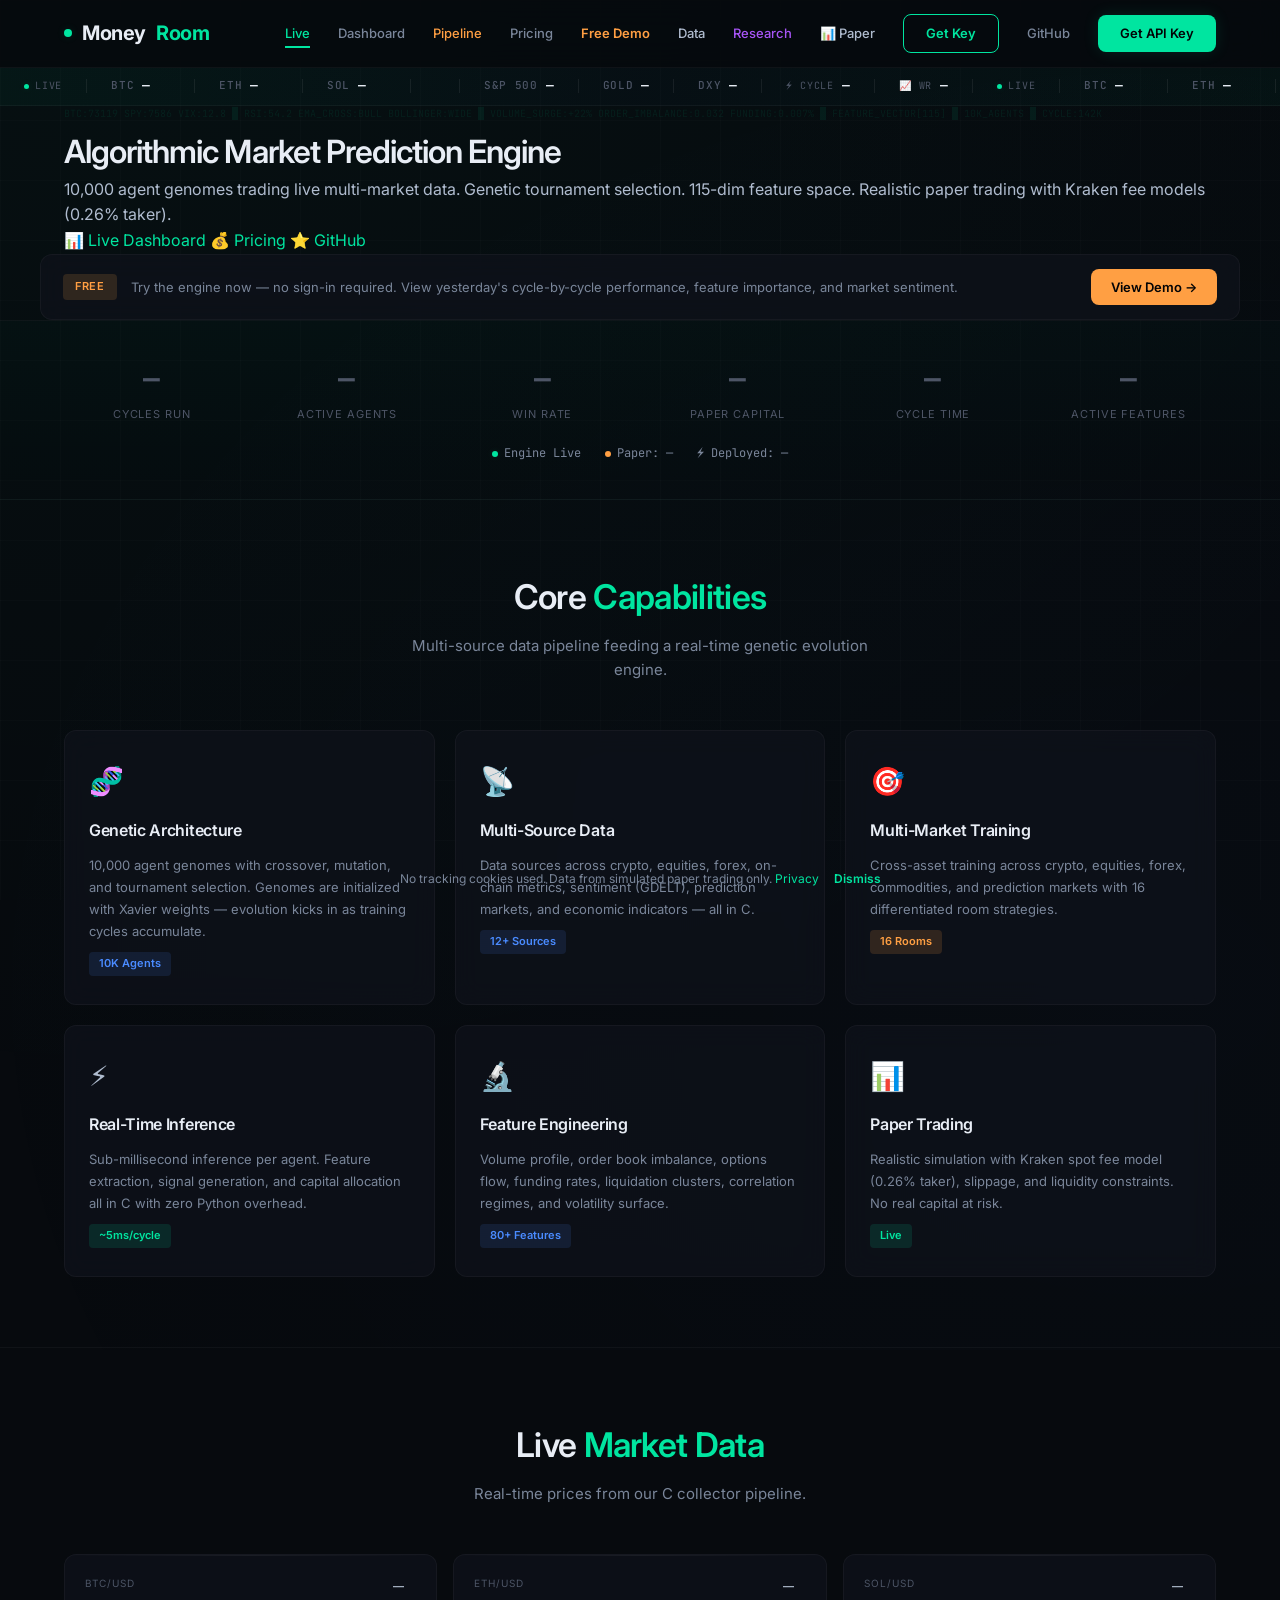
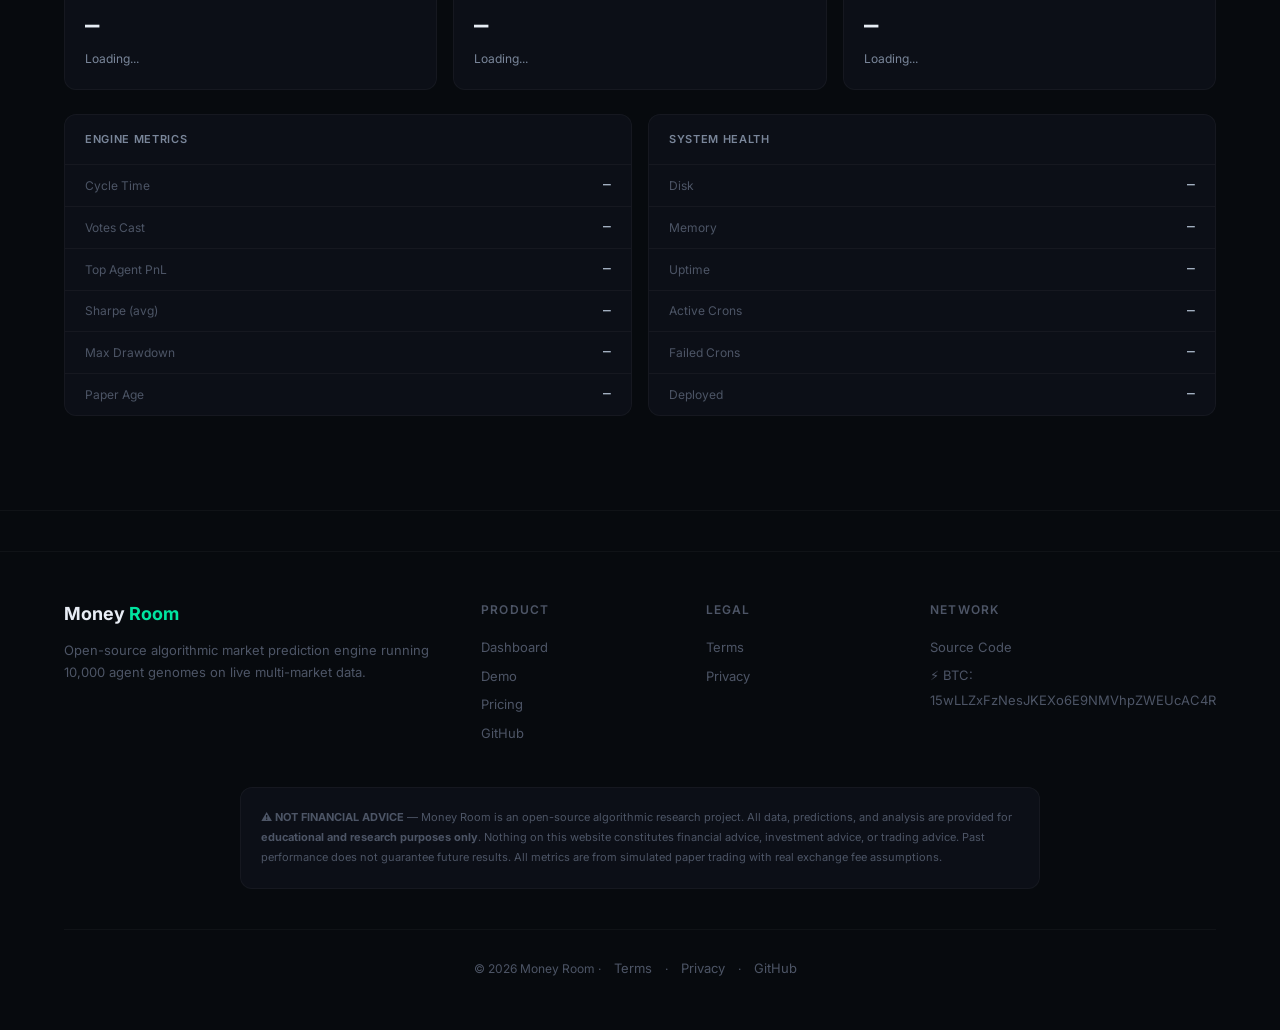
==== docs/index.html @ b144b91f "Website fix: 50/100 gaps closed — infrastructure, nav, content, CSS" ====
<!DOCTYPE html>
<html lang="en">
<head>
<meta charset="UTF-8">
<meta name="viewport" content="width=device-width, initial-scale=1.0">
<meta name="theme-color" content="#0a0a0f">
<meta name="apple-mobile-web-app-capable" content="yes">
<meta name="apple-mobile-web-app-status-bar-style" content="black-translucent">
<title>Money Room — Market Prediction Engine</title>
<meta name="description" content="Open-source algorithmic market prediction engine. 10,000 agent genomes, 200+ C collectors, 16 strategy rooms. Live paper trading on multi-market data.">
<meta property="og:title" content="Money Room — Market Prediction Engine">
<meta property="og:description" content="10,000-agent evolutionary trading engine. All C, zero Python. Live paper trading.">
<meta property="og:type" content="website">
<meta property="og:url" content="https://waefrebeorn.github.io/money-room/">
<meta name="twitter:card" content="summary_large_image">
<meta name="twitter:title" content="Money Room — Market Prediction Engine">
<meta name="twitter:description" content="10,000-agent evolutionary trading engine. All C, zero Python.">
<link rel="icon" type="image/svg+xml" href="favicon.svg">
<link rel="alternate icon" href="favicon.ico">
<link rel="preconnect" href="https://fonts.googleapis.com">
<link href="https://fonts.googleapis.com/css2?family=Inter:wght@300;400;500;600;700&family=JetBrains+Mono:wght@400;500;700&display=swap" rel="stylesheet">
<link rel="stylesheet" href="style.css">
</head>
<body>

<nav>
  <div class="container">
    <a href="." class="logo"><span class="dot"></span> Money <span>Room</span></a>
    <div class="nav-links" id="navLinks">
      <a href="." id="navLive" class="active">Live</a>
      <a href="live.html" id="navDashboard">Dashboard</a>
      <a href="dashboard.html" style="color:var(--orange);font-weight:500">Pipeline</a>
      <a href="pricing.html">Pricing</a>
      <a href="demos/" style="color:var(--orange);font-weight:600">Free&nbsp;Demo</a>
      <a href="data-sources.html" style="color:var(--green);font-weight:500">Data</a>
      <a href="research.html" style="color:var(--purple);font-weight:500">Research</a>
      <a href="paper.html" style="color:var(--green);font-weight:500">📊 Paper</a>
      <a href="register.html" id="navRegister" class="nav-cta" style="background:transparent;color:var(--accent);border:1px solid var(--accent);box-shadow:none">Get&nbsp;Key</a>
      <a href="https://github.com/waefrebeorn/money-room" target="_blank">GitHub</a>
      <a href="register.html" id="navAuth" class="nav-cta">Get API Key</a>
    </div>
  </div>
</nav>

<div class="live-banner" id="liveBanner">
  <div class="live-banner-inner">
    <div class="live-banner-item">
      <span class="live-banner-status"><span class="live-banner-dot"></span>LIVE</span>
    </div>
    <div class="live-banner-divider"></div>
    <div class="live-banner-item">
      <span class="live-banner-symbol">BTC</span>
      <span class="live-banner-price" id="tickerBtc"><span class="loading-pulse">—</span></span>
      <span class="live-banner-chg" id="tickerBtcChg"></span>
    </div>
    <div class="live-banner-divider"></div>
    <div class="live-banner-item">
      <span class="live-banner-symbol">ETH</span>
      <span class="live-banner-price" id="tickerEth">—</span>
      <span class="live-banner-chg" id="tickerEthChg"></span>
    </div>
    <div class="live-banner-divider"></div>
    <div class="live-banner-item">
      <span class="live-banner-symbol">SOL</span>
      <span class="live-banner-price" id="tickerSol">—</span>
      <span class="live-banner-chg" id="tickerSolChg"></span>
    </div>
    <div class="live-banner-divider"></div>
    <div class="live-banner-item">
      <span class="live-banner-status" id="tickerTime"></span>
    </div>
    <div class="live-banner-divider"></div>
    <div class="live-banner-item">
      <span class="live-banner-symbol">S&P 500</span>
      <span class="live-banner-price" id="tickerSp500">—</span>
    </div>
    <div class="live-banner-divider"></div>
    <div class="live-banner-item">
      <span class="live-banner-symbol">GOLD</span>
      <span class="live-banner-price" id="tickerGold">—</span>
    </div>
    <div class="live-banner-divider"></div>
    <div class="live-banner-item">
      <span class="live-banner-symbol">DXY</span>
      <span class="live-banner-price" id="tickerDxy">—</span>
    </div>
    <div class="live-banner-divider"></div>
    <div class="live-banner-item" id="tickerEngineStats">
      <span class="live-banner-status">⚡ CYCLE</span>
      <span class="live-banner-price" id="tickerCycle">—</span>
    </div>
    <div class="live-banner-divider"></div>
    <div class="live-banner-item">
      <span class="live-banner-status">📈 WR</span>
      <span class="live-banner-price" id="tickerWr">—</span>
    </div>
    <!-- Duplicate for seamless scroll loop -->
    <div class="live-banner-divider"></div>
    <div class="live-banner-item">
      <span class="live-banner-status"><span class="live-banner-dot"></span>LIVE</span>
    </div>
    <div class="live-banner-divider"></div>
    <div class="live-banner-item">
      <span class="live-banner-symbol">BTC</span>
      <span class="live-banner-price" id="tickerBtc2">—</span>
      <span class="live-banner-chg" id="tickerBtcChg2"></span>
    </div>
    <div class="live-banner-divider"></div>
    <div class="live-banner-item">
      <span class="live-banner-symbol">ETH</span>
      <span class="live-banner-price" id="tickerEth2">—</span>
      <span class="live-banner-chg" id="tickerEthChg2"></span>
    </div>
    <div class="live-banner-divider"></div>
    <div class="live-banner-item">
      <span class="live-banner-symbol">SOL</span>
      <span class="live-banner-price" id="tickerSol2">—</span>
      <span class="live-banner-chg" id="tickerSolChg2"></span>
    </div>
    <div class="live-banner-divider"></div>
    <div class="live-banner-item">
      <span class="live-banner-status" id="tickerTime2"></span>
    </div>
    <div class="live-banner-divider"></div>
    <div class="live-banner-item">
      <span class="live-banner-symbol">S&P 500</span>
      <span class="live-banner-price" id="tickerSp500b">—</span>
    </div>
    <div class="live-banner-divider"></div>
    <div class="live-banner-item">
      <span class="live-banner-symbol">GOLD</span>
      <span class="live-banner-price" id="tickerGoldb">—</span>
    </div>
    <div class="live-banner-divider"></div>
    <div class="live-banner-item" id="tickerEngineStats2">
      <span class="live-banner-status">⚡ CYCLE</span>
      <span class="live-banner-price" id="tickerCycle2">—</span>
    </div>
    <div class="live-banner-divider"></div>
    <div class="live-banner-item">
      <span class="live-label">price</span>
      <span class="live-value" id="priceDisplay">--</span>
    </div>
    <div class="live-banner-item">
      <span class="live-label">agents</span>
      <span class="live-value" id="agentCount">--</span>
    </div>
    <div class="live-banner-item">
      <span class="live-label">trades</span>
      <span class="live-value" id="tradeCount">--</span>
    </div>
    <div class="live-banner-item">
      <span class="live-label">win rate</span>
      <span class="live-value" id="winRateDisplay">--</span>
    </div>
    <div class="live-banner-item">
      <span class="live-label">capital</span>
      <span class="live-value" id="capitalDisplay">--</span>
    </div>
    <div class="live-banner-item">
      <span class="live-label">features</span>
      <span class="live-value" id="featureCount">--</span>
    </div>
    <div class="live-banner-item">
      <span class="live-label">cycle</span>
      <span class="live-value" id="cycleCount">--</span>
    </div>
    <div class="live-banner-item">
      <span class="live-label">sharpe</span>
      <span class="live-value" id="sharpeDisplay">--</span>
    </div>
    <div class="live-banner-item">
      <span class="live-label">collectors</span>
      <span class="live-value">68</span>
    </div>
    <div class="live-banner-item">
      <span class="live-label">regime</span>
      <span class="live-value" id="regimeDisplay">--</span>
    </div>
  </div>
</div>

<style>
.engine-stats {
  display: grid;
  grid-template-columns: repeat(auto-fit, minmax(140px, 1fr));
  gap: 0.75rem;
  margin: 1.5rem 0;
}
.engine-stat-card {
  background: rgba(15, 23, 42, 0.6);
  border: 1px solid #1e293b;
  border-radius: 8px;
  padding: 0.75rem;
  text-align: center;
}
.engine-stat-card .value {
  font-family: 'JetBrains Mono', monospace;
  font-size: 1.25rem;
  font-weight: 700;
}
.engine-stat-card .label {
  color: #94a3b8;
  font-size: 0.7rem;
  margin-top: 0.25rem;
}
.stat-agent { color: #22d3ee; }
.stat-trade { color: #34d399; }
.stat-capital { color: #fbbf24; }
.stat-wr { color: #a78bfa; }
.stat-cycle { color: #fb7185; }
.stat-features { color: #f59e0b; }
.stat-risk { color: #f97316; }
</style>

  <div class="container">
    <div class="hero-data-line" id="dataStream">BTC:73119 SPY:7586 VIX:12.8 █ RSI:54.2 EMA_CROSS:BULL BOLLINGER:WIDE █ VOLUME_SURGE:+22% ORDER_IMBALANCE:0.032 FUNDING:0.007% █ FEATURE_VECTOR[115] █ 10K_AGENTS █ CYCLE:142K</div>
    <h1>Algorithmic <span>Market Prediction</span> Engine</h1>
    <p class="subtitle">10,000 agent genomes trading live multi-market data. Genetic tournament selection. 115-dim feature space. Realistic paper trading with Kraken fee models (0.26% taker).</p>
    <div class="cta">
      <a href="live.html" class="primary" id="heroCta">📊 Live Dashboard</a>
      <a href="pricing.html" class="secondary">💰 Pricing</a>
      <a href="https://github.com/waefrebeorn/money-room" class="secondary" target="_blank">⭐ GitHub</a>
    </div>
  </div>
</section>

<div class="demo-callout" style="background:var(--bg-panel);border:1px solid var(--border-subtle);border-radius:12px;padding:14px 22px;margin:0 24px;display:flex;align-items:center;gap:14px;flex-wrap:wrap;font-size:13px;backdrop-filter:blur(12px);position:relative;z-index:1;max-width:1200px;margin-left:auto;margin-right:auto">
  <span style="background:rgba(255,159,67,0.15);color:var(--orange);padding:4px 12px;border-radius:4px;font-size:11px;font-weight:600;text-transform:uppercase;letter-spacing:0.06em">Free</span>
  <span style="color:var(--text-tertiary);flex:1">Try the engine now — no sign-in required. View yesterday's cycle-by-cycle performance, feature importance, and market sentiment.</span>
  <a href="demos/" style="padding:8px 20px;background:var(--orange);color:var(--bg-deep);border-radius:8px;font-weight:600;font-size:13px;text-decoration:none;transition:all 0.2s">View Demo →</a>
</div>

<section class="stats-bar" id="engineStats">
  <div class="container">
    <div class="grid" id="metricGrid">
      <div class="stat-block"><div class="metric-value loading" id="statCycles">—</div><div class="metric-label">Cycles Run</div></div>
      <div class="stat-block"><div class="metric-value loading" id="statAgents">—</div><div class="metric-label">Active Agents</div></div>
      <div class="stat-block"><div class="metric-value loading" id="statWinRate">—</div><div class="metric-label">Win Rate</div></div>
      <div class="stat-block"><div class="metric-value loading" id="statCapital">—</div><div class="metric-label">Paper Capital</div></div>
      <div class="stat-block"><div class="metric-value loading" id="statCycleTime">—</div><div class="metric-label">Cycle Time</div></div>
      <div class="stat-block"><div class="metric-value loading" id="statFeatures">—</div><div class="metric-label">Active Features</div></div>
    </div>
    <div class="live-row" id="healthRow">
      <span id="healthEngine"><span class="dot green"></span>Engine Live</span>
      <span id="healthPaper"><span class="dot orange"></span>Paper: —</span>
      <span id="healthDeploy">⚡ Deployed: —</span>
    </div>
  </div>
</section>

<section class="section">
  <div class="container">
    <div class="section-title">
      <h2>Core <span>Capabilities</span></h2>
      <p>Multi-source data pipeline feeding a real-time genetic evolution engine.</p>
    </div>
    <div class="card-grid">
      <div class="card animate-in"><span class="feature-icon">🧬</span><h3>Genetic Architecture</h3><p>10,000 agent genomes with crossover, mutation, and tournament selection. Genomes are initialized with Xavier weights — evolution kicks in as training cycles accumulate.</p><span class="badge blue">10K Agents</span></div>
      <div class="card animate-in"><span class="feature-icon">📡</span><h3>Multi-Source Data</h3><p>Data sources across crypto, equities, forex, on-chain metrics, sentiment (GDELT), prediction markets, and economic indicators — all in C.</p><span class="badge blue">12+ Sources</span></div>
      <div class="card animate-in"><span class="feature-icon">🎯</span><h3>Multi-Market Training</h3><p>Cross-asset training across crypto, equities, forex, commodities, and prediction markets with 16 differentiated room strategies.</p><span class="badge orange">16 Rooms</span></div>
      <div class="card animate-in"><span class="feature-icon">⚡</span><h3>Real-Time Inference</h3><p>Sub-millisecond inference per agent. Feature extraction, signal generation, and capital allocation all in C with zero Python overhead.</p><span class="badge green">~5ms/cycle</span></div>
      <div class="card animate-in"><span class="feature-icon">🔬</span><h3>Feature Engineering</h3><p>Volume profile, order book imbalance, options flow, funding rates, liquidation clusters, correlation regimes, and volatility surface.</p><span class="badge blue">80+ Features</span></div>
      <div class="card animate-in"><span class="feature-icon">📊</span><h3>Paper Trading</h3><p>Realistic simulation with Kraken spot fee model (0.26% taker), slippage, and liquidity constraints. No real capital at risk.</p><span class="badge green">Live</span></div>
    </div>
  </div>
</section>

<section class="section" style="border-top:1px solid var(--border-subtle);border-bottom:1px solid var(--border-subtle)">
  <div class="container">
    <div class="section-title">
      <h2>Live <span>Market Data</span></h2>
      <p>Real-time prices from our C collector pipeline.</p>
    </div>
    <div class="live-grid" id="marketGrid">
      <div class="live-card"><div class="top"><span class="label">BTC/USD</span><span class="status-badge" id="mktBtcBadge">—</span></div><div class="val" id="mktBtcPrice">—</div><div class="sub" id="mktBtcDetail">Loading...</div></div>
      <div class="live-card"><div class="top"><span class="label">ETH/USD</span><span class="status-badge" id="mktEthBadge">—</span></div><div class="val" id="mktEthPrice">—</div><div class="sub" id="mktEthDetail">Loading...</div></div>
      <div class="live-card"><div class="top"><span class="label">SOL/USD</span><span class="status-badge" id="mktSolBadge">—</span></div><div class="val" id="mktSolPrice">—</div><div class="sub" id="mktSolDetail">Loading...</div></div>
    </div>

    <div class="live-row-grid" style="margin-top:24px">
      <div class="live-table">
        <h3>Engine Metrics</h3>
        <table id="engineMetrics">
          <tr><td>Cycle Time</td><td id="emCycleTime">—</td></tr>
          <tr><td>Votes Cast</td><td id="emVotes">—</td></tr>
          <tr><td>Top Agent PnL</td><td id="emTopPnl">—</td></tr>
          <tr><td>Sharpe (avg)</td><td id="emSharpe">—</td></tr>
          <tr><td>Max Drawdown</td><td id="emDd">—</td></tr>
          <tr><td>Paper Age</td><td id="emPaperAge">—</td></tr>
        </table>
      </div>
      <div class="live-table">
        <h3>System Health</h3>
        <table id="sysHealth">
          <tr><td>Disk</td><td id="shDisk">—</td></tr>
          <tr><td>Memory</td><td id="shMem">—</td></tr>
          <tr><td>Uptime</td><td id="shUptime">—</td></tr>
          <tr><td>Active Crons</td><td id="shCrons">—</td></tr>
          <tr><td>Failed Crons</td><td id="shErrors">—</td></tr>
          <tr><td>Deployed</td><td id="shDeployed">—</td></tr>
        </table>
      </div>
    </div>
  </div>
</section>

<!-- Login Modal -->
<div class="modal-overlay" id="loginModal">
  <div class="modal">
    <h2>🔑 Sign In</h2>
    <p>Enter your API key to access the live dashboard. No account? <a href="register.html">Get a free trial</a>.</p>
    <input type="password" id="apiKeyInput" placeholder="Your API key (e.g. mr_...)" autocomplete="off">
    <div class="btn-row">
      <button class="btn-secondary" onclick="closeLogin()">Cancel</button>
      <button class="btn-primary" onclick="login()">Sign In</button>
    </div>
    <div class="status" id="loginStatus"></div>
  </div>
</div>

<footer class="footer">
  <div class="container">
    <div class="grid">
      <div class="brand"><div class="logo">Money <span>Room</span></div><p>Open-source algorithmic market prediction engine running 10,000 agent genomes on live multi-market data.</p></div>
      <div><h4>Product</h4><a href="live.html">Dashboard</a><br><a href="demos/">Demo</a><br><a href="pricing.html">Pricing</a><br><a href="https://github.com/waefrebeorn/money-room">GitHub</a></div>
      <div><h4>Legal</h4><a href="terms.html">Terms</a><br><a href="privacy.html">Privacy</a></div>
      <div><h4>Network</h4><a href="https://github.com/waefrebeorn/money-room">Source Code</a><br><span style="color:var(--text-quaternary);font-size:13px;">⚡ BTC: 15wLLZxFzNesJKEXo6E9NMVhpZWEUcAC4R</span></div>
    </div>
    <div class="disclaimer"><p><b>⚠️ NOT FINANCIAL ADVICE</b> — Money Room is an open-source algorithmic research project. All data, predictions, and analysis are provided for <b>educational and research purposes only</b>. Nothing on this website constitutes financial advice, investment advice, or trading advice. Past performance does not guarantee future results. All metrics are from simulated paper trading with real exchange fee assumptions.</p></div>
    <div class="bottom"><span>© 2026 Money Room</span> · <a href="terms.html">Terms</a> · <a href="privacy.html">Privacy</a> · <a href="https://github.com/waefrebeorn/money-room">GitHub</a></div>
  </div>
</footer>

<!-- Cookie notice -->
<div id="cookieNotice" style="display:none;position:fixed;bottom:0;left:0;right:0;background:var(--surface);border-top:1px solid var(--border);padding:12px 20px;z-index:9999;font-size:12px;color:var(--text-tertiary);text-align:center">No tracking cookies used. Data from simulated paper trading only. <a href="privacy.html" style="color:var(--accent)">Privacy</a> <span onclick="this.parentElement.style.display='none'" style="cursor:pointer;color:var(--accent);margin-left:12px;font-weight:600">Dismiss</span></div>
<script>
if(!localStorage.getItem('cookieDismissed')){document.getElementById('cookieNotice').style.display='block';}
</script>
<script>
/* ═══════════════════════════════════════════
 * Money Room — Client Engine
 * ═══════════════════════════════════════════ */

function fmt(n,d) { if(n===undefined||n===null)return'—';if(typeof n==='string')n=parseFloat(n);if(isNaN(n))return'—';return n.toLocaleString(undefined,{minimumFractionDigits:d||0,maximumFractionDigits:d||2}); }
function pct(n) { if(n===undefined||n===null)return'—';n=typeof n==='string'?parseFloat(n):n;return (n*100).toFixed(1)+'%'; }
function ago(ts) { var d=Math.floor(Date.now()/1000-ts);if(d<60)return d+'s';if(d<3600)return Math.floor(d/60)+'m';return Math.floor(d/3600)+'h'; }
function $(id){return document.getElementById(id);}
function setEl(id,v){var e=$(id);if(e)e.textContent=v;}
var BASE_URL = window.location.pathname.startsWith('/money-room') ? '/money-room' : '';
function fetchData(path){ return fetch(BASE_URL+'/'+path,{cache:'no-store'}); }

/* ── Auth ── */
function getApiKey(){return localStorage.getItem('mr_api_key');}
function setApiKey(k,t,e){localStorage.setItem('mr_api_key',k);if(t)localStorage.setItem('mr_tier',t);if(e)localStorage.setItem('mr_expires',e);}
function getTier(){return localStorage.getItem('mr_tier')||'user';}
function clearApiKey(){localStorage.removeItem('mr_api_key');localStorage.removeItem('mr_tier');localStorage.removeItem('mr_expires');updateNav();}
function isLoggedIn(){return!!getApiKey();}
function openLogin(){$('loginModal').classList.add('active');$('apiKeyInput').value='';$('loginStatus').textContent='';$('apiKeyInput').focus();}
function closeLogin(){$('loginModal').classList.remove('active');}

/* Check if a hash matches any key in .auth.json (supports old string[] and new object[] format) */
function checkKeyInAuth(ad, hash) {
    if (!ad.keys || !Array.isArray(ad.keys)) return null;
    for (var i = 0; i < ad.keys.length; i++) {
        var entry = ad.keys[i];
        if (typeof entry === 'string') {
            if (entry === hash) return {tier: 'premium', expires: null};
        } else if (typeof entry === 'object' && entry.hash === hash) {
            /* Check expiration */
            if (entry.expires && entry.expires < Math.floor(Date.now()/1000)) {
                return {tier: 'expired', expires: entry.expires};
            }
            return {tier: entry.tier || 'user', expires: entry.expires || null};
        }
    }
    return null;
}

function login(){
  var k=$('apiKeyInput').value.trim();
  if(!k){$('loginStatus').textContent='Enter an API key.';$('loginStatus').className='status error';return;}
  $('loginStatus').textContent='Validating...';$('loginStatus').className='status';
  var hash = btoa(k);
  
  /* Try local C server first */
  fetch(BASE_URL+'/.auth?key='+encodeURIComponent(k),{cache:'no-store'})
    .then(function(r){
      if(r.ok){ r.json().then(function(j){setApiKey(k,j.tier||'user',null);closeLogin();updateNav();window.location.href='live.html';}); }
      else {
        /* Fallback to client-side auth.json check */
        fetch(BASE_URL+'/.auth.json',{cache:'no-store'}).then(function(ar){
          if(!ar.ok)throw Error();
          ar.json().then(function(ad){
            var info = checkKeyInAuth(ad, hash);
            if (info && info.tier !== 'expired') {
              setApiKey(k, info.tier, info.expires);
              closeLogin(); updateNav();
              window.location.href='live.html';
            } else if (info && info.tier === 'expired') {
              $('loginStatus').textContent='⚠️ Key expired. Get a new free trial on the register page.';
              $('loginStatus').className='status error';
            } else {
              $('loginStatus').textContent='Invalid key. Try again or get a free trial.';
              $('loginStatus').className='status error';
            }
          });
        }).catch(function(){ $('loginStatus').textContent='Auth unavailable.';$('loginStatus').className='status error'; });
      }
    })
    .catch(function(){
      /* Offline fallback */
      fetch(BASE_URL+'/.auth.json',{cache:'no-store'}).then(function(ar){
        if(!ar.ok)throw Error();
        ar.json().then(function(ad){
          var info = checkKeyInAuth(ad, hash);
          if (info && info.tier !== 'expired') {
            setApiKey(k, info.tier, info.expires);
            closeLogin(); updateNav();
            window.location.href='live.html';
          } else {
            $('loginStatus').textContent='Invalid key.';
            $('loginStatus').className='status error';
          }
        });
      }).catch(function(){ setApiKey(k,'local');closeLogin();updateNav();$('loginStatus').textContent='Offline — local access only';$('loginStatus').className='status';setTimeout(function(){window.location.href='live.html';},500); });
    });
}
function logout(){clearApiKey();updateNav();$('navDashboard').style.display='none';}

function updateNav(){
  var loggedIn=isLoggedIn();
  $('navAuth').textContent=loggedIn?'Sign Out':'Sign In';
  $('navAuth').href=loggedIn?'#':'#';
  $('navAuth').onclick=loggedIn?function(e){e.preventDefault();logout();}:function(e){e.preventDefault();openLogin();};
  $('navDashboard').style.display=loggedIn?'inline':'none';
  $('heroCta').href=loggedIn?'live.html':'#';
  $('heroCta').onclick=loggedIn?null:function(e){e.preventDefault();openLogin();};
}

/* ── Ticker (CoinGecko + Engine) ── */
function updateTickerDuplicates(){
  // Sync duplicate ticker items for seamless scroll
  ['Btc','Eth','Sol'].forEach(function(s){
    var p=$('ticker'+s); var p2=$('ticker'+s+'2');
    if(p&&p2&&p.textContent&&p2.textContent==='—')p2.textContent=p.textContent;
    var c=$('ticker'+s+'Chg'); var c2=$('ticker'+s+'Chg2');
    if(c&&c2){c2.textContent=c.textContent;c2.className=c.className;}
  });
  ['Time','Cycle','Wr'].forEach(function(s){
    var p=$('ticker'+s); var p2=$('ticker'+s+'2');
    if(p&&p2)p2.textContent=p.textContent;
  });
}

async function loadTicker() {
  try {
    var s = await fetchData("data/stats.json");
    if (s && s.capital) setEl("capitalDisplay", "$" + Math.round(s.capital).toLocaleString());
    if (s && s.cycle) setEl("cycleCount", s.cycle.toLocaleString());
    if (s && s.agents) setEl("agentCount", s.agents.toLocaleString());
    if (s && s.trades) setEl("tradeCount", s.trades.toLocaleString());
  } catch(e) { showError("capitalDisplay"); }

  // Original ticker loading follows
  try {
  fetch('https://api.coingecko.com/api/v3/simple/price?ids=bitcoin,ethereum,solana&vs_currencies=usd&include_24hr_change=true',{cache:'no-store'})
    .then(function(r){return r.ok?r.json():Promise.reject();})
    .then(function(d){
      [['bitcoin','Btc'],['ethereum','Eth'],['solana','Sol']].forEach(function(pair){
        var id=pair[0],s=pair[1],c=d[id];if(!c)return;
        setEl('ticker'+s,'$'+fmt(c.usd,0));
        if(c.usd_24h_change!==undefined){
          var ch=c.usd_24h_change;
          setEl('ticker'+s+'Chg',(ch>=0?'+':'')+ch.toFixed(1)+'%');
          var ce=$('ticker'+s+'Chg');if(ce)ce.className='live-banner-chg '+(ch>=0?'up':'down');
        }
      });
      setEl('tickerTime',new Date().toLocaleTimeString());
      updateTickerDuplicates();
    }).catch(function(){});
}

/* ── Market Prices ── */
function loadMarketPrices(){
  fetch('https://api.coingecko.com/api/v3/simple/price?ids=bitcoin,ethereum,solana&vs_currencies=usd&include_24hr_vol=true&include_24hr_change=true',{cache:'no-store'})
    .then(function(r){return r.ok?r.json():Promise.reject();})
    .then(function(d){
      function setMkt(id,pEl,vEl,bEl){
        var c=d[id];if(!c)return;
        if(pEl)pEl.textContent='$'+fmt(c.usd,0);
        if(vEl&&c.usd_24h_vol)vEl.textContent='Vol: $'+fmt(c.usd_24h_vol,0);
        if(bEl&&c.usd_24h_change!==undefined){
          var ch=c.usd_24h_change;
          bEl.textContent=(ch>=0?'+':'')+ch.toFixed(1)+'%';
          bEl.className='status-badge '+(ch>=0?'bullish':'bearish');
        }
      }
      setMkt('bitcoin',$('mktBtcPrice'),$('mktBtcDetail'),$('mktBtcBadge'));
      setMkt('ethereum',$('mktEthPrice'),$('mktEthDetail'),$('mktEthBadge'));
      setMkt('solana',$('mktSolPrice'),$('mktSolDetail'),$('mktSolBadge'));
    }).catch(function(){});
}

/* ── Engine Stats from deployed data ── */
function loadStats(){
  fetchData('data/stats.json').then(function(r){if(!r.ok)throw Error();return r.json();})
    .then(function(s){
      function setStat(id,val,color){
        var el=$(id);if(!el)return;
        el.textContent=val; el.className='metric-value live';
        if(color)el.style.color=color;
      }
      setStat('statCycles',fmt(s.cycle,0));
      setStat('statAgents',fmt(s.agents,0));
      setStat('statWinRate',pct(s.win_rate),s.win_rate>0.5?'var(--bullish)':s.win_rate>0.45?'var(--text-primary)':'var(--bearish)');
      setStat('statCapital',s.capital?'$'+fmt(s.capital,0):'—');
      setStat('statCycleTime',s.cycle_time?s.cycle_time.toFixed(1)+'ms':'—');
      setStat('statFeatures',s.features?fmt(s.features,0)+'+':'80+');

      setEl('emCycleTime',s.cycle_time?s.cycle_time.toFixed(1)+'ms':'—');
      setEl('emVotes',fmt(s.votes,0));
      setEl('emTopPnl',s.trades_total?'$'+fmt(s.trades_total,0):'—');
      setEl('emSharpe',s.sharpe?s.sharpe.toFixed(2):'—');
      setEl('emDd',s.drawdown?pct(s.drawdown):'—');
      var paperAge=s.paper_age?ago(Date.now()/1000-s.paper_age):null;
      setEl('emPaperAge',paperAge||'—');

      // Ticker integration
      setEl('tickerCycle',fmt(s.cycle,0));
      setEl('tickerWr',pct(s.win_rate));
      setEl('agentCount',s.agents?fmt(s.agents,0):'--');
      setEl('tradeCount',s.trades_total?fmt(s.trades_total,0):'--');
      setEl('winRateDisplay',pct(s.win_rate));
      setEl('capitalDisplay',s.capital?'$'+fmt(s.capital,0):'--');
      setEl('featureCount',s.features?fmt(s.features,0):'--');
      setEl('cycleCount',s.cycle?fmt(s.cycle,0):'--');
      setEl('sharpeDisplay',s.sharpe?s.sharpe.toFixed(2):'--');
      setEl('priceDisplay',s.price?'$'+fmt(s.price,0):'--');
      setEl('regimeDisplay',s.regime||'--');
      updateTickerDuplicates();

      if(s.timestamp){
        $('healthRow').innerHTML='<span class="dot green"></span>Cycle '+fmt(s.cycle,0)+' · WR '+pct(s.win_rate)+' · $'+fmt(s.capital,0);
        setEl('shDeployed',ago(s.timestamp)+' ago');
      }
    }).catch(function(){});
}

function loadDeploy(){
  fetch(BASE_URL+'/.deploy_status.json',{cache:'no-store'})
    .then(function(r){return r.ok?r.json():Promise.reject();})
    .then(function(d){
      if(d.last_push){setEl('healthDeploy','⚡ Deployed: '+ago(d.last_push)+' ago');}
    }).catch(function(){});
}

/* ── Data stream animation ── */
function animateDataStream(){
  var el=$('dataStream');if(!el)return;
  var chars='0123456789abcdef█▓▒░▄▅▆▇█▌▐▀▬';
  var line=el.textContent;
  setInterval(function(){
    // Scramble 20% of char positions randomly
    var arr=line.split('');
    for(var i=0;i<arr.length;i++){
      if(Math.random()<0.2)arr[i]=chars[Math.floor(Math.random()*chars.length)];
    }
    el.textContent=arr.join('');
  },200);
}

/* ═══ INIT ═══ */
document.addEventListener('DOMContentLoaded',function(){
  updateNav();
  loadTicker();loadMarketPrices();loadStats();loadDeploy();animateDataStream();
  setInterval(loadTicker,30000);
  setInterval(loadMarketPrices,60000);
  setInterval(loadStats,15000);
  setInterval(loadDeploy,60000);
  $('loginModal').onclick=function(e){if(e.target===this)closeLogin();};
  $('apiKeyInput').onkeydown=function(e){if(e.key==='Enter')login();};
});
</script>
</body>
</html>
---- docs/style.css ----
/* ═══════════════════════════════════════════════════════
 * Money Room — Dark Trading Floor Theme
 * ═══════════════════════════════════════════════════════ */

:root {
  --bg-deep: #020305;
  --bg-page: #070a0e;
  --bg-panel: rgba(14, 18, 26, 0.82);
  --bg-surface: rgba(22, 28, 40, 0.7);
  --bg-elevated: rgba(30, 38, 54, 0.6);
  --text-primary: #e8edf5;
  --text-secondary: #b0bccf;
  --text-tertiary: #7a869a;
  --text-quaternary: #4d5566;
  --accent: #00e5a0;
  --accent-hover: #33ffbe;
  --accent-dim: rgba(0, 229, 160, 0.12);
  --accent-glow: rgba(0, 229, 160, 0.05);
  --bullish: #00e5a0;
  --bearish: #ff3860;
  --neutral: #7a869a;
  --orange: #ff9f43;
  --blue: #4a8bff;
  --purple: #a855f7;
  --border-subtle: rgba(255, 255, 255, 0.04);
  --border-standard: rgba(255, 255, 255, 0.07);
  --border-strong: rgba(255, 255, 255, 0.12);
  --shadow-card: 0 0 0 1px rgba(255, 255, 255, 0.04), 0 8px 32px rgba(0, 0, 0, 0.5);
  --shadow-glow: 0 0 40px rgba(0, 229, 160, 0.06);
  --radius-sm: 4px;
  --radius-md: 8px;
  --radius-lg: 12px;
  --radius-xl: 16px;
}

* { margin: 0; padding: 0; box-sizing: border-box; }

html { scroll-behavior: smooth; }

body {
  font-family: 'Inter', -apple-system, system-ui, sans-serif;
  background: var(--bg-page);
  color: var(--text-secondary);
  line-height: 1.6;
  -webkit-font-smoothing: antialiased;
  min-height: 100vh;
  overflow-x: hidden;
}

/* ── Grid Background ── */
body::before {
  content: '';
  position: fixed;
  inset: 0;
  background-image:
    linear-gradient(rgba(255, 255, 255, 0.015) 1px, transparent 1px),
    linear-gradient(90deg, rgba(255, 255, 255, 0.015) 1px, transparent 1px);
  background-size: 60px 60px;
  pointer-events: none;
  z-index: 0;
}

/* Radial gradient overlay */
body::after {
  content: '';
  position: fixed;
  top: -50%;
  left: -50%;
  width: 200%;
  height: 200%;
  background: radial-gradient(ellipse at 30% 20%, rgba(0, 229, 160, 0.03) 0%, transparent 60%),
              radial-gradient(ellipse at 70% 80%, rgba(74, 139, 255, 0.02) 0%, transparent 50%);
  pointer-events: none;
  z-index: 0;
}

/* ── Animations ── */
@keyframes pulse { 0%, 100% { opacity: 1; } 50% { opacity: 0.35; } }
@keyframes fadeIn { from { opacity: 0; transform: translateY(12px); } to { opacity: 1; transform: translateY(0); } }
@keyframes slideUp { from { opacity: 0; transform: translateY(24px); } to { opacity: 1; transform: translateY(0); } }
@keyframes glowPulse { 0%, 100% { box-shadow: 0 0 8px var(--accent-dim); } 50% { box-shadow: 0 0 24px var(--accent-dim); } }
@keyframes shimmer { 0% { background-position: -200% 0; } 100% { background-position: 200% 0; } }
@keyframes countUp { from { opacity: 0; transform: translateY(8px); } to { opacity: 1; transform: translateY(0); } }
@keyframes scrollMarquee { 0% { transform: translateX(0); } 100% { transform: translateX(-50%); } }
@keyframes float { 0%, 100% { transform: translateY(0); } 50% { transform: translateY(-6px); } }
@keyframes borderGlow { 0%, 100% { border-color: var(--border-standard); } 50% { border-color: var(--accent-dim); } }
@keyframes matrixRain { 0% { opacity: 0; transform: translateY(-20px); } 100% { opacity: 0.15; transform: translateY(20px); } }

.animate-in {
  animation: fadeIn 0.5s ease-out forwards;
  opacity: 0;
}

/* ── Typography ── */
h1, h2, h3, h4 { color: var(--text-primary); font-weight: 600; letter-spacing: -0.02em; }
h1 { letter-spacing: -0.03em; }
a { color: var(--accent); text-decoration: none; transition: color 0.2s; }
a:hover { color: var(--accent-hover); }
code, pre, .mono { font-family: 'JetBrains Mono', monospace; }

/* ── Container ── */
.container { max-width: 1200px; margin: 0 auto; padding: 0 24px; position: relative; z-index: 1; }

/* ── Navigation ── */
nav {
  display: flex; align-items: center; justify-content: space-between;
  padding: 14px 0;
  border-bottom: 1px solid var(--border-subtle);
  position: sticky; top: 0; z-index: 100;
  background: rgba(7, 10, 14, 0.85);
  backdrop-filter: blur(20px);
  -webkit-backdrop-filter: blur(20px);
}
@media (max-width: 768px) { .nav-links { display: none; flex-direction: column; position: absolute; top: 56px; left: 0; right: 0; background: var(--surface); border-bottom: 1px solid var(--border); padding: 12px; gap: 8px; } .nav-links a { padding: 8px; } nav .container > button { display: block !important; } }

nav .container { display: flex; align-items: center; justify-content: space-between; width: 100%; }
nav .logo {
  font-size: 20px; font-weight: 700; color: var(--text-primary);
  display: flex; align-items: center; gap: 10px;
  letter-spacing: -0.02em;
}
nav .logo span { color: var(--accent); }
nav .logo .dot {
  display: inline-block; width: 8px; height: 8px;
  border-radius: 50%; background: var(--accent);
  animation: pulse 1.5s ease-in-out infinite;
  box-shadow: 0 0 8px var(--accent-dim);
}
nav .nav-links { display: flex; align-items: center; gap: 28px; }
nav .nav-links a {
  font-size: 13px; color: var(--text-tertiary); font-weight: 500;
  transition: color 0.2s; position: relative;
}
nav .nav-links a::after {
  content: ''; position: absolute; bottom: -4px; left: 0;
  width: 0; height: 1.5px; background: var(--accent);
  transition: width 0.2s;
}
nav .nav-links a:hover { color: var(--text-primary); }
nav .nav-links a:hover::after { width: 100%; }
nav .nav-links a.active { color: var(--accent); }
nav .nav-links a.active::after { width: 100%; }
nav .nav-links .nav-cta {
  padding: 8px 22px; background: var(--accent); color: var(--bg-deep);
  border-radius: var(--radius-md); font-weight: 600; font-size: 13px;
  transition: all 0.2s; box-shadow: 0 0 16px var(--accent-dim);
}
nav .nav-links .nav-cta::after { display: none; }
nav .nav-links .nav-cta:hover { background: var(--accent-hover); color: var(--bg-deep); transform: translateY(-1px); box-shadow: 0 0 24px var(--accent-dim); }

/* ── Live Ticker Banner ── */
.live-banner {
  position: relative; z-index: 1;
  display: flex; align-items: center;
  padding: 8px 0;
  background: linear-gradient(90deg, rgba(0, 229, 160, 0.04), rgba(74, 139, 255, 0.02), rgba(0, 229, 160, 0.04));
  border-bottom: 1px solid var(--border-subtle);
  overflow: hidden;
  font-size: 13px; font-family: 'JetBrains Mono', monospace;
}
.live-banner-inner {
  display: flex; align-items: center; gap: 0;
  animation: scrollMarquee 60s linear infinite;
  width: max-content;
}
.live-banner:hover .live-banner-inner { animation-play-state: paused; }
.live-banner-item {
  display: flex; align-items: center; gap: 8px;
  padding: 0 24px; white-space: nowrap;
}
.live-banner-symbol { color: var(--text-quaternary); font-weight: 500; font-size: 11px; text-transform: uppercase; letter-spacing: 0.06em; }
.live-banner-price { color: var(--text-primary); font-weight: 600; font-size: 13px; }
.live-banner-chg { font-weight: 500; font-size: 11px; padding: 1px 6px; border-radius: 3px; }
.live-banner-chg.up { color: var(--bullish); background: var(--accent-dim); }
.live-banner-chg.down { color: var(--bearish); background: rgba(255, 56, 96, 0.12); }
.live-banner-divider { width: 1px; height: 14px; background: var(--border-standard); flex-shrink: 0; }
.live-banner-status {
  display: flex; align-items: center; gap: 6px;
  color: var(--text-quaternary); font-size: 10px; text-transform: uppercase;
  letter-spacing: 0.08em;
}
.live-banner-dot {
  width: 5px; height: 5px; border-radius: 50%; background: var(--accent);
  animation: pulse 1.5s ease-in-out infinite;
  box-shadow: 0 0 6px var(--accent-dim);
}

/* ── Hero ── */
.hero {
  padding: 100px 0 70px; text-align: center;
  position: relative; z-index: 1; overflow: hidden;
}
.hero::before {
  content: '';
  position: absolute;
  top: 50%; left: 50%;
  width: 900px; height: 900px;
  background: radial-gradient(circle, rgba(0, 229, 160, 0.06) 0%, transparent 65%);
  transform: translate(-50%, -50%);
  pointer-events: none;
}
.hero::after {
  content: '';
  position: absolute;
  top: 30%; right: 20%;
  width: 400px; height: 400px;
  background: radial-gradient(circle, rgba(74, 139, 255, 0.04) 0%, transparent 60%);
  pointer-events: none;
}
.hero h1 {
  font-size: 58px; font-weight: 700; color: var(--text-primary);
  letter-spacing: -0.04em; margin-bottom: 18px;
  line-height: 1.12; position: relative;
}
.hero h1 span {
  background: linear-gradient(135deg, var(--accent), var(--blue));
  -webkit-background-clip: text;
  -webkit-text-fill-color: transparent;
  background-clip: text;
}
.hero .subtitle {
  font-size: 17px; color: var(--text-tertiary);
  max-width: 580px; margin: 0 auto 36px;
  line-height: 1.7; font-weight: 400;
}
.hero .data-stream {
  font-family: 'JetBrains Mono', monospace;
  font-size: 11px; color: rgba(0, 229, 160, 0.12);
  margin-bottom: 28px;
  letter-spacing: 0.15em;
  overflow: hidden; white-space: nowrap;
  max-width: 600px; margin-left: auto; margin-right: auto;
}
.hero .cta { display: flex; gap: 14px; justify-content: center; flex-wrap: wrap; }
.hero .cta a {
  padding: 14px 32px; border-radius: var(--radius-md);
  font-size: 14px; font-weight: 600; text-decoration: none;
  transition: all 0.25s; cursor: pointer;
}
.hero .cta .primary {
  background: linear-gradient(135deg, var(--accent), #00cc8a);
  color: var(--bg-deep); box-shadow: 0 0 24px var(--accent-dim);
}
.hero .cta .primary:hover { transform: translateY(-2px); box-shadow: 0 0 32px var(--accent-dim); }
.hero .cta .secondary {
  background: var(--bg-surface); color: var(--text-primary);
  border: 1px solid var(--border-standard); backdrop-filter: blur(8px);
}
.hero .cta .secondary:hover { border-color: var(--border-strong); transform: translateY(-2px); background: rgba(22, 28, 40, 0.9); }

/* ── Stats Bar ── */
.stats-bar {
  padding: 36px 0;
  border-top: 1px solid var(--border-subtle);
  border-bottom: 1px solid var(--border-subtle);
  position: relative; z-index: 1;
  background: linear-gradient(180deg, rgba(0, 229, 160, 0.02), transparent);
}
.stats-bar .grid {
  display: grid; grid-template-columns: repeat(auto-fit, minmax(150px, 1fr));
  gap: 20px;
}
.stat-block { text-align: center; }
.stat-block .metric-value {
  font-size: 28px; font-weight: 700; color: var(--text-primary);
  font-family: 'JetBrains Mono', monospace;
  transition: color 0.3s;
}
.stat-block .metric-value.live { animation: countUp 0.4s ease-out; }
.stat-block .metric-value.loading { color: var(--text-quaternary); animation: pulse 1.5s ease-in-out infinite; }
.stat-block .metric-label {
  font-size: 11px; color: var(--text-quaternary);
  margin-top: 4px; text-transform: uppercase; letter-spacing: 0.08em;
}
.live-row {
  display: flex; gap: 24px; flex-wrap: wrap; justify-content: center;
  margin-top: 20px; font-size: 12px; color: var(--text-tertiary); font-family: 'JetBrains Mono', monospace;
}
.live-row .dot { width: 6px; height: 6px; border-radius: 50%; display: inline-block; margin-right: 6px; }
.live-row .dot.green { background: var(--bullish); box-shadow: 0 0 6px var(--accent-dim); }
.live-row .dot.orange { background: var(--orange); }
.live-row .dot.red { background: var(--bearish); }

/* ── Section ── */
.section { padding: 70px 0; position: relative; z-index: 1; }
.section-title { text-align: center; margin-bottom: 48px; }
.section-title h2 { font-size: 34px; margin-bottom: 10px; }
.section-title h2 span { color: var(--accent); }
.section-title p { color: var(--text-tertiary); font-size: 15px; max-width: 480px; margin: 0 auto; }

/* ── Feature Cards ── */
.card-grid {
  display: grid; grid-template-columns: repeat(auto-fit, minmax(280px, 1fr));
  gap: 20px;
}
.card { transition: transform 0.2s ease, box-shadow 0.2s ease; }
.card:hover { transform: translateY(-2px); box-shadow: 0 8px 24px rgba(0,0,0,0.3); }

.card {
  background: var(--bg-panel);
  border: 1px solid var(--border-subtle);
  border-radius: var(--radius-lg);
  padding: 28px 24px;
  transition: all 0.3s;
  backdrop-filter: blur(12px);
  -webkit-backdrop-filter: blur(12px);
  position: relative; overflow: hidden;
}
.card::before {
  content: '';
  position: absolute; top: 0; left: 0; right: 0;
  height: 1px; background: linear-gradient(90deg, transparent, rgba(0, 229, 160, 0.15), transparent);
  opacity: 0; transition: opacity 0.3s;
}
.card:hover {
  border-color: var(--border-standard);
  transform: translateY(-3px);
  box-shadow: var(--shadow-glow);
}
.card:hover::before { opacity: 1; }
.card .feature-icon { font-size: 28px; margin-bottom: 14px; display: block; }
.card h3 { font-size: 16px; margin-bottom: 10px; }
.card p { font-size: 13px; color: var(--text-tertiary); line-height: 1.7; }
.card .badge {
  display: inline-block; padding: 3px 10px; border-radius: 4px;
  font-size: 11px; font-weight: 600; margin-top: 10px;
}
.card .badge.green { background: var(--accent-dim); color: var(--accent); }
.card .badge.orange { background: rgba(255, 159, 67, 0.15); color: var(--orange); }
.card .badge.blue { background: rgba(74, 139, 255, 0.12); color: var(--blue); }

/* ── Dashboard Grid ── */
.dashboard-grid {
  display: grid; grid-template-columns: repeat(4, 1fr); gap: 16px;
  margin-bottom: 24px;
}
.dashboard-row { display: grid; grid-template-columns: 1fr 1fr; gap: 16px; margin-bottom: 24px; }

/* ── Live Data Cards ── */
.live-card {
  background: var(--bg-panel);
  border: 1px solid var(--border-subtle);
  border-radius: var(--radius-lg);
  padding: 20px;
  backdrop-filter: blur(12px);
  -webkit-backdrop-filter: blur(12px);
  transition: border-color 0.2s, transform 0.2s;
  position: relative; overflow: hidden;
}
.live-card::before {
  content: '';
  position: absolute; top: 0; left: 0; right: 0;
  height: 1px;
  background: linear-gradient(90deg, transparent, rgba(255, 255, 255, 0.06), transparent);
}
.live-card:hover { border-color: var(--border-standard); transform: translateY(-1px); }
.live-card .top { display: flex; justify-content: space-between; align-items: flex-start; margin-bottom: 8px; }
.live-card .label {
  font-size: 10px; color: var(--text-quaternary);
  text-transform: uppercase; letter-spacing: 0.1em;
}
.live-card .val {
  font-size: 24px; font-weight: 700; color: var(--text-primary);
  font-family: 'JetBrains Mono', monospace;
}
.live-card .val.small { font-size: 18px; }
.live-card .sub { font-size: 12px; color: var(--text-tertiary); margin-top: 4px; }
.live-card .gauge { height: 3px; background: rgba(255, 255, 255, 0.06); border-radius: 2px; margin-top: 10px; overflow: hidden; }
.live-card .gauge-fill { height: 100%; border-radius: 2px; transition: width 0.6s ease; }
.live-card .gauge-fill.green { background: linear-gradient(90deg, var(--accent), #33ffbe); }
.live-card .gauge-fill.red { background: linear-gradient(90deg, var(--bearish), #ff6b84); }
.live-card .gauge-fill.orange { background: linear-gradient(90deg, var(--orange), #ffb86c); }
.live-card .kpi-down { font-size: 11px; color: var(--text-quaternary); margin-top: 6px; font-family: 'JetBrains Mono', monospace; }

/* ── Live Grid ── */
.live-grid {
  display: grid; grid-template-columns: repeat(auto-fit, minmax(220px, 1fr));
  gap: 16px;
}
.live-row-grid { display: grid; grid-template-columns: 1fr 1fr; gap: 16px; margin-bottom: 24px; }

/* ── Table ── */
.live-table {
  background: var(--bg-panel);
  border: 1px solid var(--border-subtle);
  border-radius: var(--radius-lg);
  overflow: hidden;
  backdrop-filter: blur(12px);
  -webkit-backdrop-filter: blur(12px);
}
.live-table h3 {
  padding: 16px 20px; font-size: 11px; font-weight: 600;
  text-transform: uppercase; letter-spacing: 0.06em;
  color: var(--text-tertiary);
  border-bottom: 1px solid var(--border-subtle);
}
.live-table table { width: 100%; border-collapse: collapse; }
.live-table td {
  padding: 10px 20px; font-size: 13px;
  border-bottom: 1px solid var(--border-subtle);
}
.live-table tr:last-child td { border-bottom: none; }
.live-table td:first-child { color: var(--text-quaternary); font-size: 12px; }
.live-table td:last-child {
  text-align: right; font-family: 'JetBrains Mono', monospace;
  color: var(--text-secondary); font-weight: 500;
}
.live-table .loading td { text-align: center; color: var(--text-quaternary); padding: 32px; }

/* ── Agent List ── */
.agent-list { max-height: 400px; overflow-y: auto; }
.agent-list::-webkit-scrollbar { width: 4px; }
.agent-list::-webkit-scrollbar-track { background: transparent; }
.agent-list::-webkit-scrollbar-thumb { background: var(--border-strong); border-radius: 2px; }
.agent-row {
  display: flex; align-items: center; gap: 12px;
  padding: 8px 20px; border-bottom: 1px solid var(--border-subtle);
  font-size: 12px; font-family: 'JetBrains Mono', monospace;
  transition: background 0.2s;
}
.agent-row:hover { background: var(--bg-surface); }
.agent-row .rank {
  color: var(--text-quaternary); width: 28px; font-size: 11px;
  text-align: right;
}
.agent-row .name {
  color: var(--text-secondary); flex: 1;
  overflow: hidden; text-overflow: ellipsis; white-space: nowrap;
}
.agent-row .pnl-bar {
  flex: 0 0 80px; height: 6px; border-radius: 3px;
  background: rgba(255, 255, 255, 0.05); overflow: hidden;
}
.agent-row .pnl-fill {
  height: 100%; border-radius: 3px;
  transition: width 0.5s ease;
}
.agent-row .pnl-fill.pos { background: linear-gradient(90deg, var(--accent), #33ffbe); }
.agent-row .pnl-fill.neg { background: linear-gradient(90deg, var(--bearish), #ff6b84); }
.agent-row .pnl-val { font-weight: 600; width: 70px; text-align: right; }
.agent-row .pnl-val.pos { color: var(--bullish); }
.agent-row .pnl-val.neg { color: var(--bearish); }
.agent-row .pnl-val.zero { color: var(--text-quaternary); }

/* ── Pricing Cards ── */
.pricing-grid {
  display: grid;
  grid-template-columns: repeat(auto-fit, minmax(230px, 1fr));
  gap: 20px; max-width: 1000px; margin: 0 auto;
}
.pricing-card {
  background: var(--bg-panel);
  border: 1px solid var(--border-subtle);
  border-radius: var(--radius-lg);
  padding: 32px 24px; text-align: center;
  transition: all 0.3s; position: relative;
  backdrop-filter: blur(12px);
  -webkit-backdrop-filter: blur(12px);
}
.pricing-card:hover {
  border-color: var(--border-standard);
  transform: translateY(-4px);
  box-shadow: var(--shadow-glow);
}
.pricing-card.featured {
  border-color: rgba(0, 229, 160, 0.2);
  box-shadow: var(--shadow-glow);
}
.pricing-card.featured::before {
  content: '';
  position: absolute; inset: -1px; border-radius: var(--radius-lg);
  padding: 1px;
  background: linear-gradient(135deg, var(--accent), transparent, var(--blue), transparent);
  -webkit-mask: linear-gradient(#fff 0 0) content-box, linear-gradient(#fff 0 0);
  -webkit-mask-composite: xor;
  mask-composite: exclude;
  pointer-events: none;
}
.pricing-card .popular {
  position: absolute; top: -12px; left: 50%; transform: translateX(-50%);
  padding: 4px 18px;
  background: linear-gradient(135deg, var(--accent), #00cc8a);
  color: var(--bg-deep); border-radius: 20px;
  font-size: 11px; font-weight: 700; text-transform: uppercase;
  letter-spacing: 0.08em; box-shadow: 0 0 16px var(--accent-dim);
}
.pricing-card .plan {
  font-size: 13px; color: var(--text-tertiary);
  text-transform: uppercase; letter-spacing: 0.1em; margin-bottom: 10px;
}
.pricing-card .price {
  font-size: 40px; font-weight: 700; color: var(--text-primary);
  font-family: 'JetBrains Mono', monospace;
}
.pricing-card .price .period {
  font-size: 15px; color: var(--text-quaternary); font-weight: 400;
}
.pricing-card .desc {
  font-size: 13px; color: var(--text-tertiary);
  margin: 14px 0 22px; line-height: 1.5;
}
.pricing-card .features { list-style: none; text-align: left; margin-bottom: 28px; }
.pricing-card .features li {
  padding: 7px 0; font-size: 13px; color: var(--text-secondary);
  display: flex; align-items: center; gap: 10px;
}
.pricing-card .features li::before {
  content: '✓'; color: var(--accent); font-weight: 700; font-size: 14px;
}
.pricing-card .cta-btn {
  display: block; width: 100%; padding: 12px;
  border-radius: var(--radius-md); background: var(--bg-surface);
  color: var(--text-primary); border: 1px solid var(--border-standard);
  font-size: 14px; font-weight: 600;
  transition: all 0.25s; cursor: pointer; text-decoration: none;
}
.pricing-card .cta-btn:hover {
  border-color: var(--border-strong); transform: translateY(-1px);
}
.pricing-card.featured .cta-btn {
  background: linear-gradient(135deg, var(--accent), #00cc8a);
  color: var(--bg-deep); border: none; box-shadow: 0 0 16px var(--accent-dim);
}
.pricing-card.featured .cta-btn:hover {
  transform: translateY(-2px); box-shadow: 0 0 24px var(--accent-dim);
}

/* ── Status Badge ── */
.status-badge {
  display: inline-flex; align-items: center; gap: 6px;
  padding: 3px 12px; border-radius: 20px;
  font-size: 11px; font-weight: 600;
}
.status-badge.bullish { background: var(--accent-dim); color: var(--bullish); }
.status-badge.bearish { background: rgba(255, 56, 96, 0.12); color: var(--bearish); }
.status-badge.neutral { background: rgba(122, 134, 154, 0.12); color: var(--neutral); }

@media (prefers-reduced-motion: reduce) { *, *::before, *::after { animation-duration: 0.01ms !important; transition-duration: 0.01ms !important; } }
@media print { body { background: #fff; color: #000; } .live-banner, nav, .nav-cta { display: none; } }

@keyframes pulse { 0%,100% { opacity: 0.4; } 50% { opacity: 1; } }
.loading-pulse { animation: pulse 1.5s ease-in-out infinite; }

/* Footer */
.footer {
  padding: 48px 0; border-top: 1px solid var(--border-subtle);
  margin-top: 40px; position: relative; z-index: 1;
}
.footer .grid {
  display: grid; grid-template-columns: 2fr 1fr 1fr 1fr;
  gap: 32px; margin-bottom: 32px;
}
.footer h4 {
  font-size: 12px; text-transform: uppercase;
  letter-spacing: 0.1em; color: var(--text-quaternary);
  margin-bottom: 14px;
}
.footer p, .footer a {
  font-size: 13px; color: var(--text-quaternary); line-height: 2.2;
}
.footer .brand .logo {
  font-size: 18px; font-weight: 700; color: var(--text-primary);
  margin-bottom: 10px; display: block;
}
.footer .brand .logo span { color: var(--accent); }
.footer .brand p { line-height: 1.7; }
.footer .bottom {
  padding-top: 24px; border-top: 1px solid var(--border-subtle);
  text-align: center; font-size: 12px; color: var(--text-quaternary);
}
.footer .bottom a { color: var(--text-quaternary); margin: 0 10px; }
.footer .bottom a:hover { color: var(--accent); }

/* ── Page Header ── */
.page-header {
  padding: 64px 0 44px; text-align: center; position: relative; z-index: 1;
}
.page-header h1 { font-size: 40px; margin-bottom: 10px; }
.page-header p { color: var(--text-tertiary); font-size: 16px; max-width: 500px; margin: 0 auto; }

/* ── Loading Skeleton ── */
.skeleton {
  background: linear-gradient(90deg, var(--bg-panel) 25%, var(--bg-surface) 50%, var(--bg-panel) 75%);
  background-size: 200% 100%; animation: shimmer 1.5s ease-in-out infinite;
  border-radius: var(--radius-md); height: 20px; margin-bottom: 8px;
}

/* ── Disclaimer ── */
.disclaimer {
  padding: 20px; background: var(--bg-panel);
  border: 1px solid var(--border-subtle); border-radius: var(--radius-lg);
  margin: 40px auto; max-width: 800px;
  backdrop-filter: blur(12px);
}
.disclaimer p {
  font-size: 11px; color: var(--text-quaternary); line-height: 1.8;
}

/* ── Login Modal ── */
.modal-overlay {
  display: none; position: fixed; inset: 0;
  background: rgba(2, 3, 5, 0.75);
  backdrop-filter: blur(8px); -webkit-backdrop-filter: blur(8px);
  z-index: 200; align-items: center; justify-content: center;
}
.modal-overlay.active { display: flex; }
.modal {
  background: var(--bg-panel);
  border: 1px solid var(--border-standard);
  border-radius: var(--radius-xl);
  padding: 36px; max-width: 420px; width: 90%;
  box-shadow: var(--shadow-card);
  animation: fadeIn 0.3s ease-out;
}
.modal h2 { font-size: 22px; margin-bottom: 8px; }
.modal p { font-size: 13px; color: var(--text-tertiary); margin-bottom: 22px; }
.modal input {
  width: 100%; padding: 12px 14px;
  background: var(--bg-surface);
  border: 1px solid var(--border-standard);
  border-radius: var(--radius-md);
  color: var(--text-primary);
  font-family: 'JetBrains Mono', monospace; font-size: 13px;
  outline: none; transition: border-color 0.2s;
}
.modal input:focus { border-color: var(--accent); box-shadow: 0 0 12px var(--accent-dim); }
.modal .btn-row { display: flex; gap: 12px; margin-top: 18px; }
.modal .btn-row button {
  flex: 1; padding: 11px; border-radius: var(--radius-md);
  font-size: 13px; font-weight: 600; cursor: pointer; border: none;
  transition: all 0.2s;
}
.modal .btn-primary {
  background: linear-gradient(135deg, var(--accent), #00cc8a);
  color: var(--bg-deep); box-shadow: 0 0 12px var(--accent-dim);
}
.modal .btn-primary:hover { transform: translateY(-1px); }
.modal .btn-secondary {
  background: var(--bg-surface); color: var(--text-secondary);
  border: 1px solid var(--border-standard);
}
.modal .status { font-size: 12px; margin-top: 14px; color: var(--text-tertiary); }
.modal .status.error { color: var(--bearish); }

/* ── Legal Pages ── */
.legal-page { max-width: 700px; margin: 0 auto; padding: 48px 0; position: relative; z-index: 1; }
.legal-page h1 { font-size: 34px; margin-bottom: 24px; }
.legal-page h2 { font-size: 20px; margin: 36px 0 14px; color: var(--text-primary); }
.legal-page h3 { font-size: 16px; margin: 28px 0 10px; }
.legal-page p { font-size: 14px; color: var(--text-tertiary); margin-bottom: 12px; line-height: 1.8; }
.legal-page ul { margin: 10px 0 20px 22px; }
.legal-page ul li { font-size: 14px; color: var(--text-tertiary); margin-bottom: 8px; line-height: 1.6; }

/* ── Dashboard Specific ── */
.dashboard-key-display {
  padding: 16px 20px; display: flex; align-items: center;
  justify-content: space-between; flex-wrap: wrap; gap: 12px;
}
.dashboard-key-display code {
  font-size: 12px; color: var(--text-tertiary);
  word-break: break-all; font-family: 'JetBrains Mono', monospace;
}
.dashboard-key-display .disconnect-btn {
  padding: 7px 18px; background: var(--bg-surface);
  color: var(--text-secondary);
  border: 1px solid var(--border-standard);
  border-radius: var(--radius-md);
  font-size: 12px; cursor: pointer;
  transition: all 0.2s;
}
.dashboard-key-display .disconnect-btn:hover {
  border-color: var(--bearish);
  color: var(--bearish);
}

/* ── Error state ── */
.error-state {
  text-align: center; padding: 40px 20px;
  color: var(--text-quaternary); font-size: 13px;
}

/* ── Live dot blink in nav ── */
.nav-live-dot {
  display: inline-block; width: 5px; height: 5px;
  border-radius: 50%; background: var(--accent);
  margin-right: 4px; vertical-align: middle;
  animation: pulse 1.5s ease-in-out infinite;
}

/* ── Scrolling ticker data stream ── */
.hero-data-line {
  font-family: 'JetBrains Mono', monospace;
  font-size: 10px;
  color: rgba(0, 229, 160, 0.08);
  white-space: nowrap;
  overflow: hidden;
  margin-bottom: 4px;
  animation: scrollMarquee 120s linear infinite;
}

/* ── Responsive ── */
@media (max-width: 900px) {
  .dashboard-grid { grid-template-columns: repeat(2, 1fr); }
}

@media (max-width: 768px) {
  .hero h1 { font-size: 32px; }
  .hero .subtitle { font-size: 15px; }
  .live-row-grid { grid-template-columns: 1fr; }
  .dashboard-row { grid-template-columns: 1fr; }
  .dashboard-grid { grid-template-columns: repeat(2, 1fr); }
  .live-grid { grid-template-columns: 1fr 1fr; }
  .footer .grid { grid-template-columns: 1fr 1fr; }
  nav .nav-links { gap: 14px; }
  nav .nav-links a { font-size: 12px; }
  nav .nav-links .nav-cta { padding: 6px 14px; font-size: 12px; }
  .section-title h2 { font-size: 26px; }
  .pricing-grid { grid-template-columns: 1fr; max-width: 380px; }
  .stats-bar .grid { grid-template-columns: repeat(2, 1fr); }
  .stat-block .metric-value { font-size: 22px; }
  .page-header h1 { font-size: 28px; }
  .live-banner-inner { animation-duration: 40s; }
}

@media (max-width: 480px) {
  .dashboard-grid { grid-template-columns: 1fr 1fr; gap: 12px; }
  .live-grid { grid-template-columns: 1fr; }
  .hero { padding: 60px 0 40px; }
  .hero h1 { font-size: 26px; }
  .section { padding: 40px 0; }
  .stats-bar .grid { grid-template-columns: 1fr 1fr; gap: 14px; }
  .stat-block .metric-value { font-size: 18px; }
  nav .nav-links { gap: 10px; }
  nav .nav-links a { font-size: 11px; }
  .page-header { padding: 40px 0 30px; }
  .pricing-card { padding: 24px 18px; }
  .live-banner-inner { animation-duration: 30s; }
}
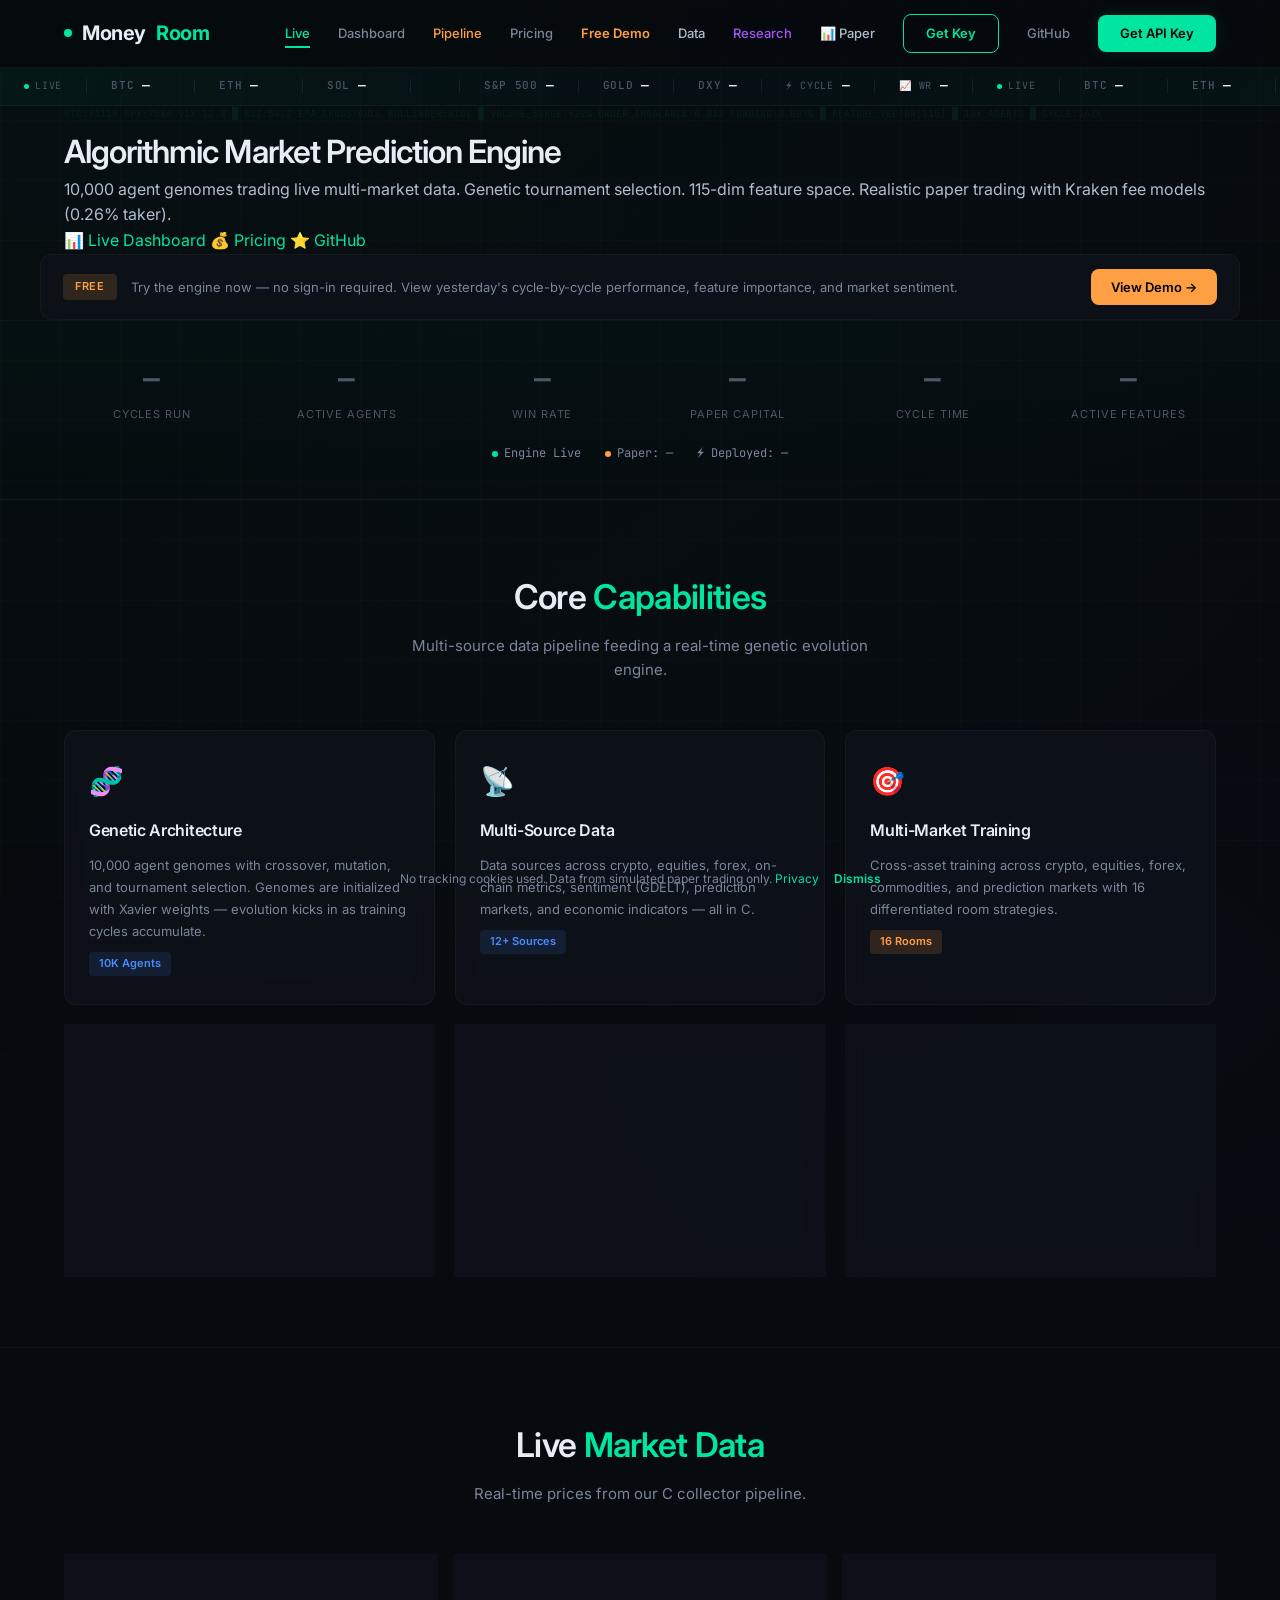
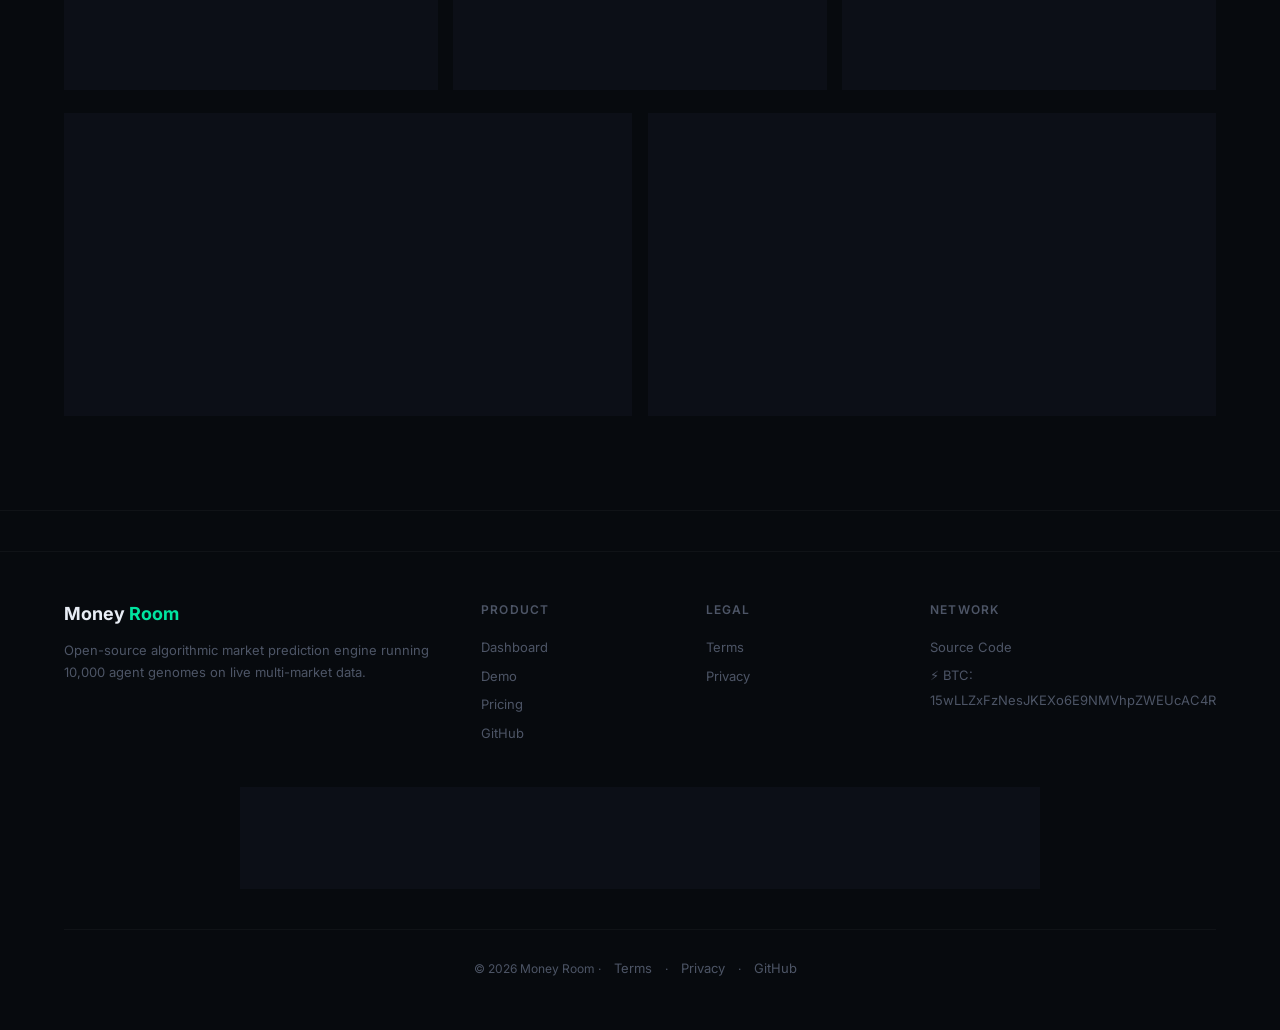
==== commit 50468503: "B02: Persist price/volume history in RoomState (mmap'd across restarts)" ====
--- a/docs/index.html
+++ b/docs/index.html
@@ -382,7 +382,7 @@
   if(!k){$('loginStatus').textContent='Enter an API key.';$('loginStatus').className='status error';return;}
   $('loginStatus').textContent='Validating...';$('loginStatus').className='status';
   var hash = btoa(k);
-  
+
   /* Try local C server first */
   fetch(BASE_URL+'/.auth?key='+encodeURIComponent(k),{cache:'no-store'})
     .then(function(r){
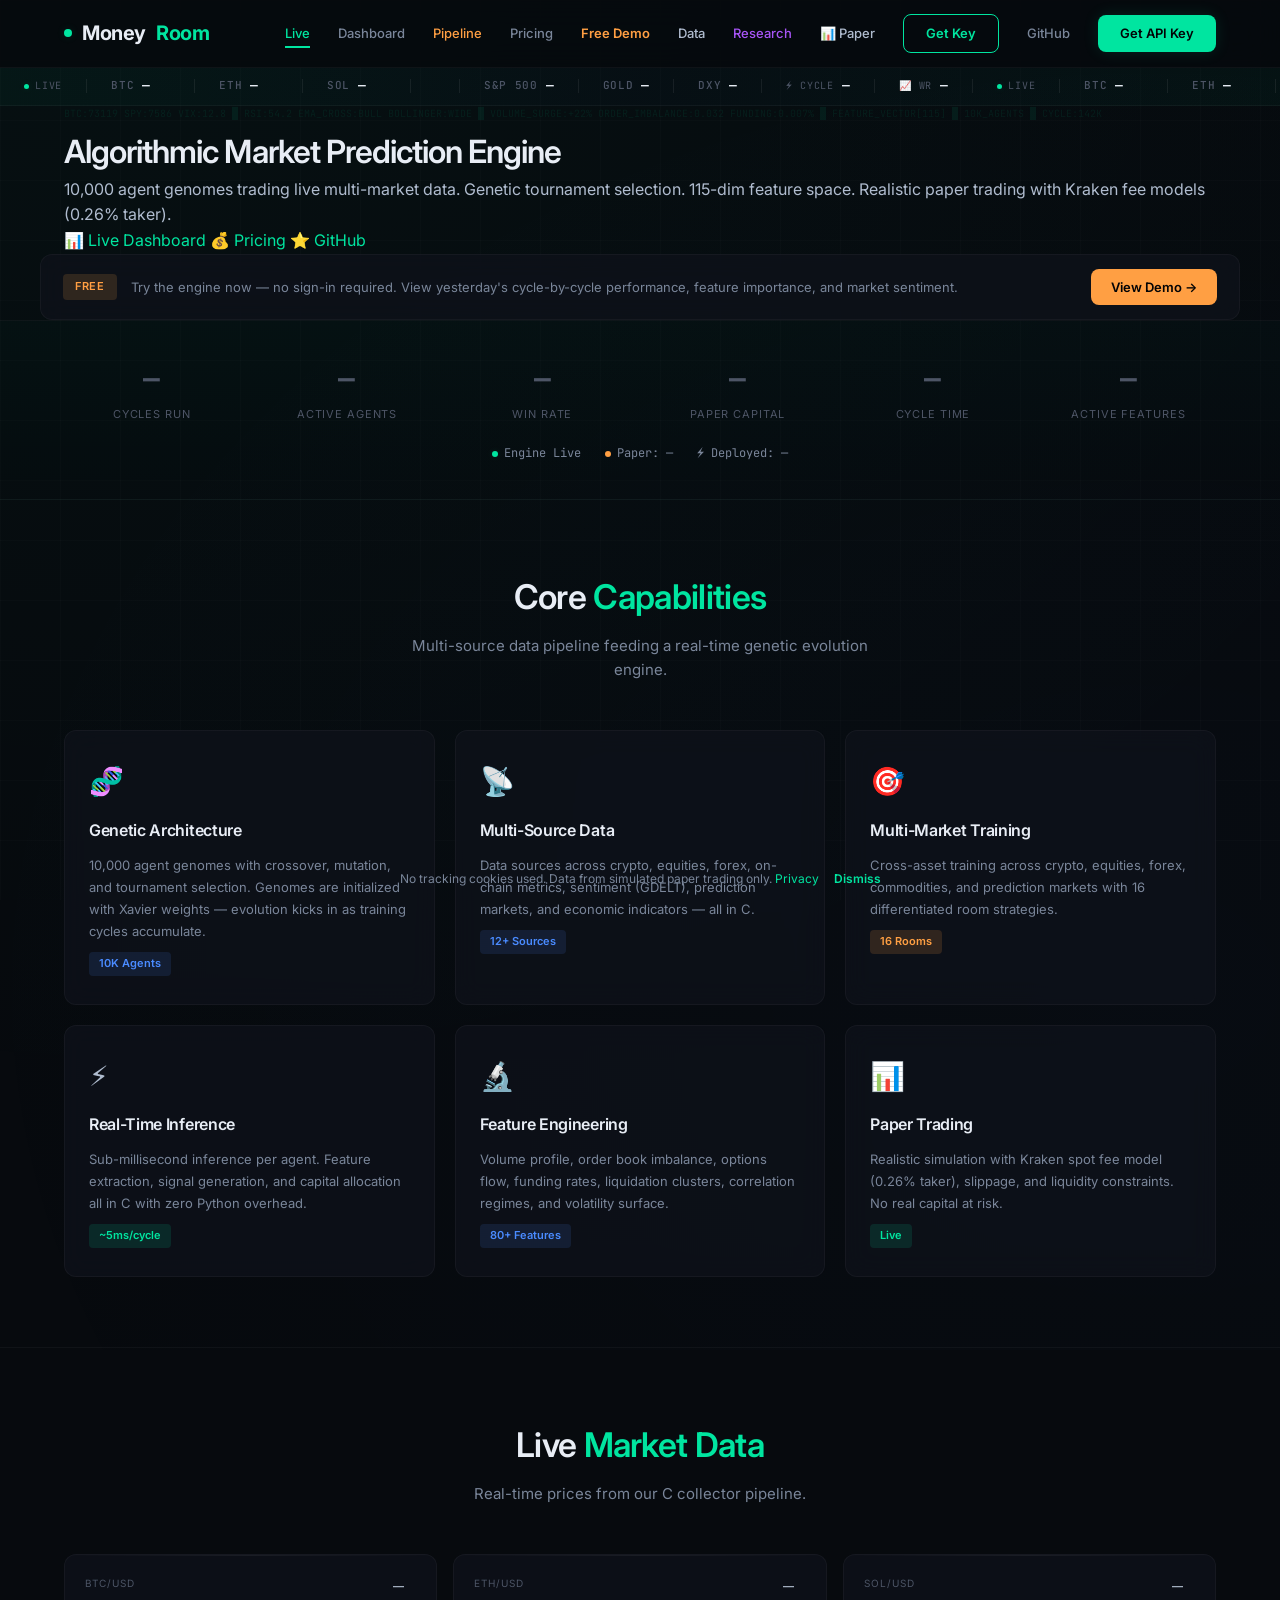
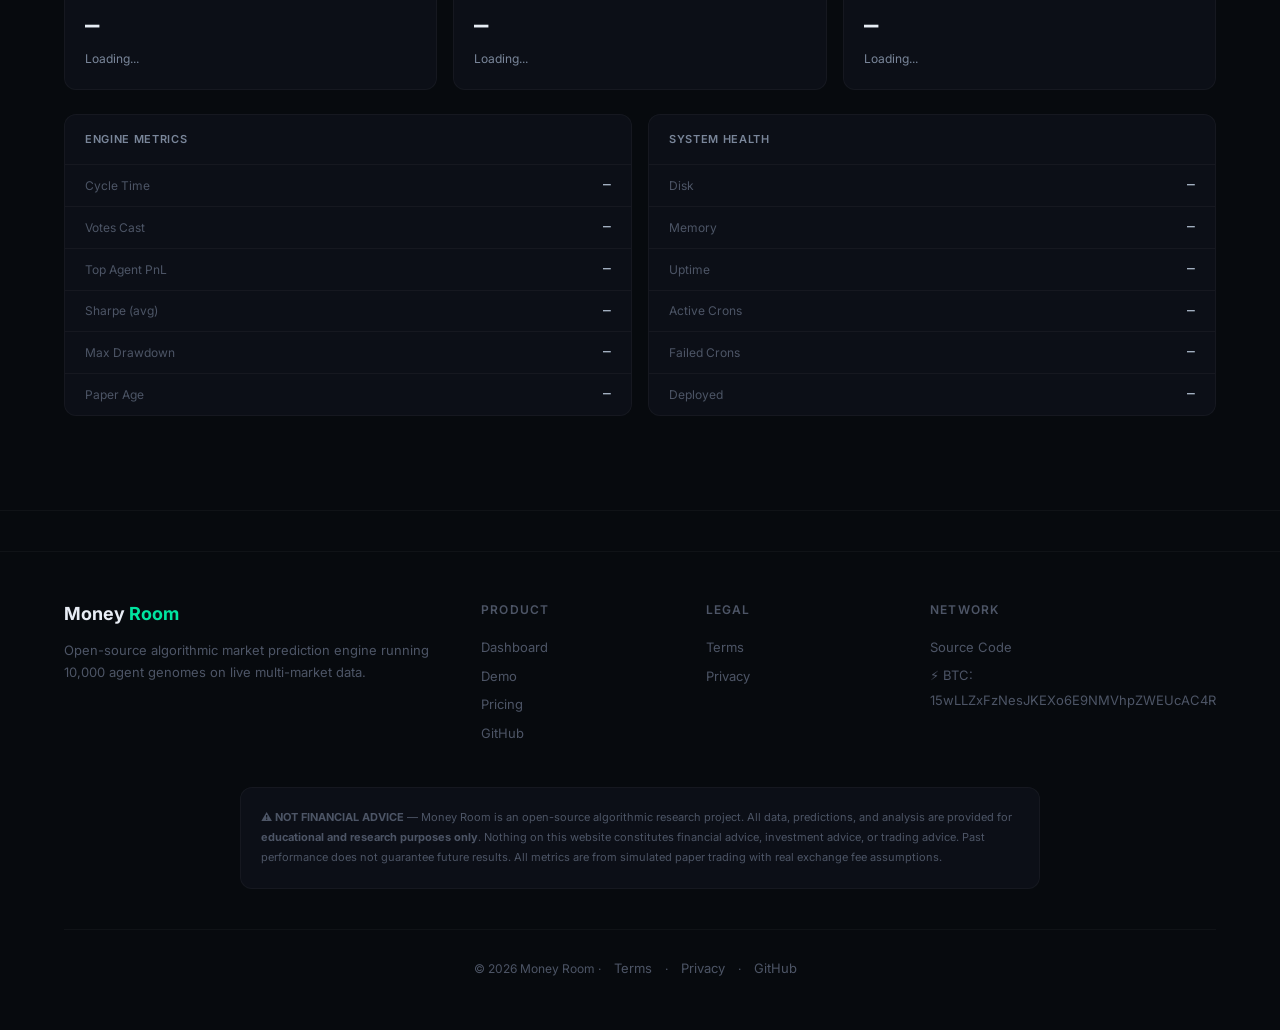
==== commit 5a33ff15: "D34: data freshness dashboard + state update" ====
--- a/docs/index.html
+++ b/docs/index.html
@@ -337,10 +337,13 @@
 <script>
 if(!localStorage.getItem('cookieDismissed')){document.getElementById('cookieNotice').style.display='block';}
 </script>
+<script src="data_fetcher.js"></script>
 <script>
 /* ═══════════════════════════════════════════
  * Money Room — Client Engine
  * ═══════════════════════════════════════════ */
+
+var DF = window.DATA_FETCHER;
 
 function fmt(n,d) { if(n===undefined||n===null)return'—';if(typeof n==='string')n=parseFloat(n);if(isNaN(n))return'—';return n.toLocaleString(undefined,{minimumFractionDigits:d||0,maximumFractionDigits:d||2}); }
 function pct(n) { if(n===undefined||n===null)return'—';n=typeof n==='string'?parseFloat(n):n;return (n*100).toFixed(1)+'%'; }
@@ -454,13 +457,14 @@
 }
 
 async function loadTicker() {
-  try {
-    var s = await fetchData("data/stats.json");
-    if (s && s.capital) setEl("capitalDisplay", "$" + Math.round(s.capital).toLocaleString());
-    if (s && s.cycle) setEl("cycleCount", s.cycle.toLocaleString());
-    if (s && s.agents) setEl("agentCount", s.agents.toLocaleString());
-    if (s && s.trades) setEl("tradeCount", s.trades.toLocaleString());
-  } catch(e) { showError("capitalDisplay"); }
+  DF.fetchStats(function(err, s){
+    if (s) {
+      setEl("capitalDisplay", "$" + Math.round(s.capital || 0).toLocaleString());
+      setEl("cycleCount", s.cycle ? DF.fmt(s.cycle,0) : '--');
+      setEl("agentCount", s.agents ? DF.fmt(s.agents,0) : '--');
+      setEl("tradeCount", s.trades_total ? DF.fmt(s.trades_total,0) : '--');
+    }
+  });
 
   // Original ticker loading follows
   try {
@@ -504,47 +508,43 @@
 
 /* ── Engine Stats from deployed data ── */
 function loadStats(){
-  fetchData('data/stats.json').then(function(r){if(!r.ok)throw Error();return r.json();})
-    .then(function(s){
-      function setStat(id,val,color){
-        var el=$(id);if(!el)return;
-        el.textContent=val; el.className='metric-value live';
-        if(color)el.style.color=color;
-      }
-      setStat('statCycles',fmt(s.cycle,0));
-      setStat('statAgents',fmt(s.agents,0));
-      setStat('statWinRate',pct(s.win_rate),s.win_rate>0.5?'var(--bullish)':s.win_rate>0.45?'var(--text-primary)':'var(--bearish)');
-      setStat('statCapital',s.capital?'$'+fmt(s.capital,0):'—');
-      setStat('statCycleTime',s.cycle_time?s.cycle_time.toFixed(1)+'ms':'—');
-      setStat('statFeatures',s.features?fmt(s.features,0)+'+':'80+');
-
-      setEl('emCycleTime',s.cycle_time?s.cycle_time.toFixed(1)+'ms':'—');
-      setEl('emVotes',fmt(s.votes,0));
-      setEl('emTopPnl',s.trades_total?'$'+fmt(s.trades_total,0):'—');
-      setEl('emSharpe',s.sharpe?s.sharpe.toFixed(2):'—');
-      setEl('emDd',s.drawdown?pct(s.drawdown):'—');
-      var paperAge=s.paper_age?ago(Date.now()/1000-s.paper_age):null;
-      setEl('emPaperAge',paperAge||'—');
-
-      // Ticker integration
-      setEl('tickerCycle',fmt(s.cycle,0));
-      setEl('tickerWr',pct(s.win_rate));
-      setEl('agentCount',s.agents?fmt(s.agents,0):'--');
-      setEl('tradeCount',s.trades_total?fmt(s.trades_total,0):'--');
-      setEl('winRateDisplay',pct(s.win_rate));
-      setEl('capitalDisplay',s.capital?'$'+fmt(s.capital,0):'--');
-      setEl('featureCount',s.features?fmt(s.features,0):'--');
-      setEl('cycleCount',s.cycle?fmt(s.cycle,0):'--');
-      setEl('sharpeDisplay',s.sharpe?s.sharpe.toFixed(2):'--');
-      setEl('priceDisplay',s.price?'$'+fmt(s.price,0):'--');
-      setEl('regimeDisplay',s.regime||'--');
-      updateTickerDuplicates();
-
-      if(s.timestamp){
-        $('healthRow').innerHTML='<span class="dot green"></span>Cycle '+fmt(s.cycle,0)+' · WR '+pct(s.win_rate)+' · $'+fmt(s.capital,0);
-        setEl('shDeployed',ago(s.timestamp)+' ago');
-      }
-    }).catch(function(){});
+  DF.fetchStats(function(err, s){
+    if (err || !s) return;
+    function setStat(id,val,color){
+      var el=$(id);if(!el)return;
+      el.textContent=val; el.className='metric-value live';
+      if(color)el.style.color=color;
+    }
+    setStat('statCycles',DF.fmt(s.cycle,0));
+    setStat('statAgents',DF.fmt(s.agents,0));
+    setStat('statWinRate',DF.pct(s.win_rate),s.win_rate>0.5?'var(--bullish)':s.win_rate>0.45?'var(--text-primary)':'var(--bearish)');
+    setStat('statCapital',s.capital?'$'+DF.fmt(s.capital,0):'—');
+    setStat('statCycleTime',s.cycle_time?s.cycle_time.toFixed(1)+'ms':'—');
+
+    setEl('emCycleTime',s.cycle_time?s.cycle_time.toFixed(1)+'ms':'—');
+    setEl('emVotes',DF.fmt(s.votes,0));
+    setEl('emTopPnl',s.trades_total?'$'+DF.fmt(s.trades_total,0):'—');
+    setEl('emSharpe',s.sharpe?s.sharpe.toFixed(2):'—');
+    setEl('emDd',s.drawdown?DF.pct(s.drawdown):'—');
+    var paperAge=s.paper_age?DF.ago(Date.now()/1000-s.paper_age):null;
+    setEl('emPaperAge',paperAge||'—');
+
+    // Ticker integration
+    setEl('tickerCycle',DF.fmt(s.cycle,0));
+    setEl('tickerWr',DF.pct(s.win_rate));
+    setEl('agentCount',s.agents?DF.fmt(s.agents,0):'--');
+    setEl('tradeCount',s.trades_total?DF.fmt(s.trades_total,0):'--');
+    setEl('winRateDisplay',DF.pct(s.win_rate));
+    setEl('capitalDisplay',s.capital?'$'+DF.fmt(s.capital,0):'--');
+    setEl('cycleCount',s.cycle?DF.fmt(s.cycle,0):'--');
+    setEl('sharpeDisplay',s.sharpe?s.sharpe.toFixed(2):'--');
+    updateTickerDuplicates();
+
+    if(s.timestamp){
+      $('healthRow').innerHTML='<span class="dot green"></span>Cycle '+DF.fmt(s.cycle,0)+' · WR '+DF.pct(s.win_rate)+' · $'+DF.fmt(s.capital,0);
+      setEl('shDeployed',DF.ago(s.timestamp)+' ago');
+    }
+  });
 }
 
 function loadDeploy(){
@@ -573,6 +573,7 @@
 /* ═══ INIT ═══ */
 document.addEventListener('DOMContentLoaded',function(){
   updateNav();
+  // Load ticker with engine stats
   loadTicker();loadMarketPrices();loadStats();loadDeploy();animateDataStream();
   setInterval(loadTicker,30000);
   setInterval(loadMarketPrices,60000);
--- a/docs/style.css
+++ b/docs/style.css
@@ -736,3 +736,40 @@
   .pricing-card { padding: 24px 18px; }
   .live-banner-inner { animation-duration: 30s; }
 }
+
+@media (max-width: 380px) {
+  .container { padding: 0 10px; }
+  nav .nav-links { gap: 6px; justify-content: flex-start; overflow-x: auto; -webkit-overflow-scrolling: touch; white-space: nowrap; }
+  nav .nav-links a { font-size: 10px; padding: 4px 6px; }
+  .hero { padding: 40px 0 30px; }
+  .hero h1 { font-size: 22px; }
+  .hero .subtitle { font-size: 13px; }
+  .dashboard-grid { grid-template-columns: 1fr 1fr; gap: 8px; }
+  .page-header h1 { font-size: 22px; }
+  .page-header p { font-size: 11px; }
+  .live-card .val { font-size: 18px; }
+  .live-card .label { font-size: 10px; }
+  .stat-block .metric-value { font-size: 16px; }
+  .pricing-card { padding: 18px 14px; }
+  .section-title h2 { font-size: 22px; }
+  .disclaimer { font-size: 11px; padding: 14px; }
+  .footer .bottom { font-size: 10px; }
+  table { font-size: 11px; }
+  td, th { padding: 6px 8px; }
+  code, pre { word-break: break-all; font-size: 10px; }
+  .live-banner-inner { animation-duration: 25s; }
+  .dashboard-row { gap: 12px; }
+  .agent-row { padding: 8px 10px; }
+  .agent-row .name { font-size: 11px; }
+  .agent-row .pnl-val { font-size: 11px; }
+  nav .logo { font-size: 13px; }
+  nav .logo .dot { width: 6px; height: 6px; }
+}
+
+/* Wallet addresses / long text — break everywhere */
+.wallet-addr, code[data-wallet] {
+  word-break: break-all;
+  word-wrap: break-word;
+  overflow-wrap: break-word;
+  font-size: 11px;
+}
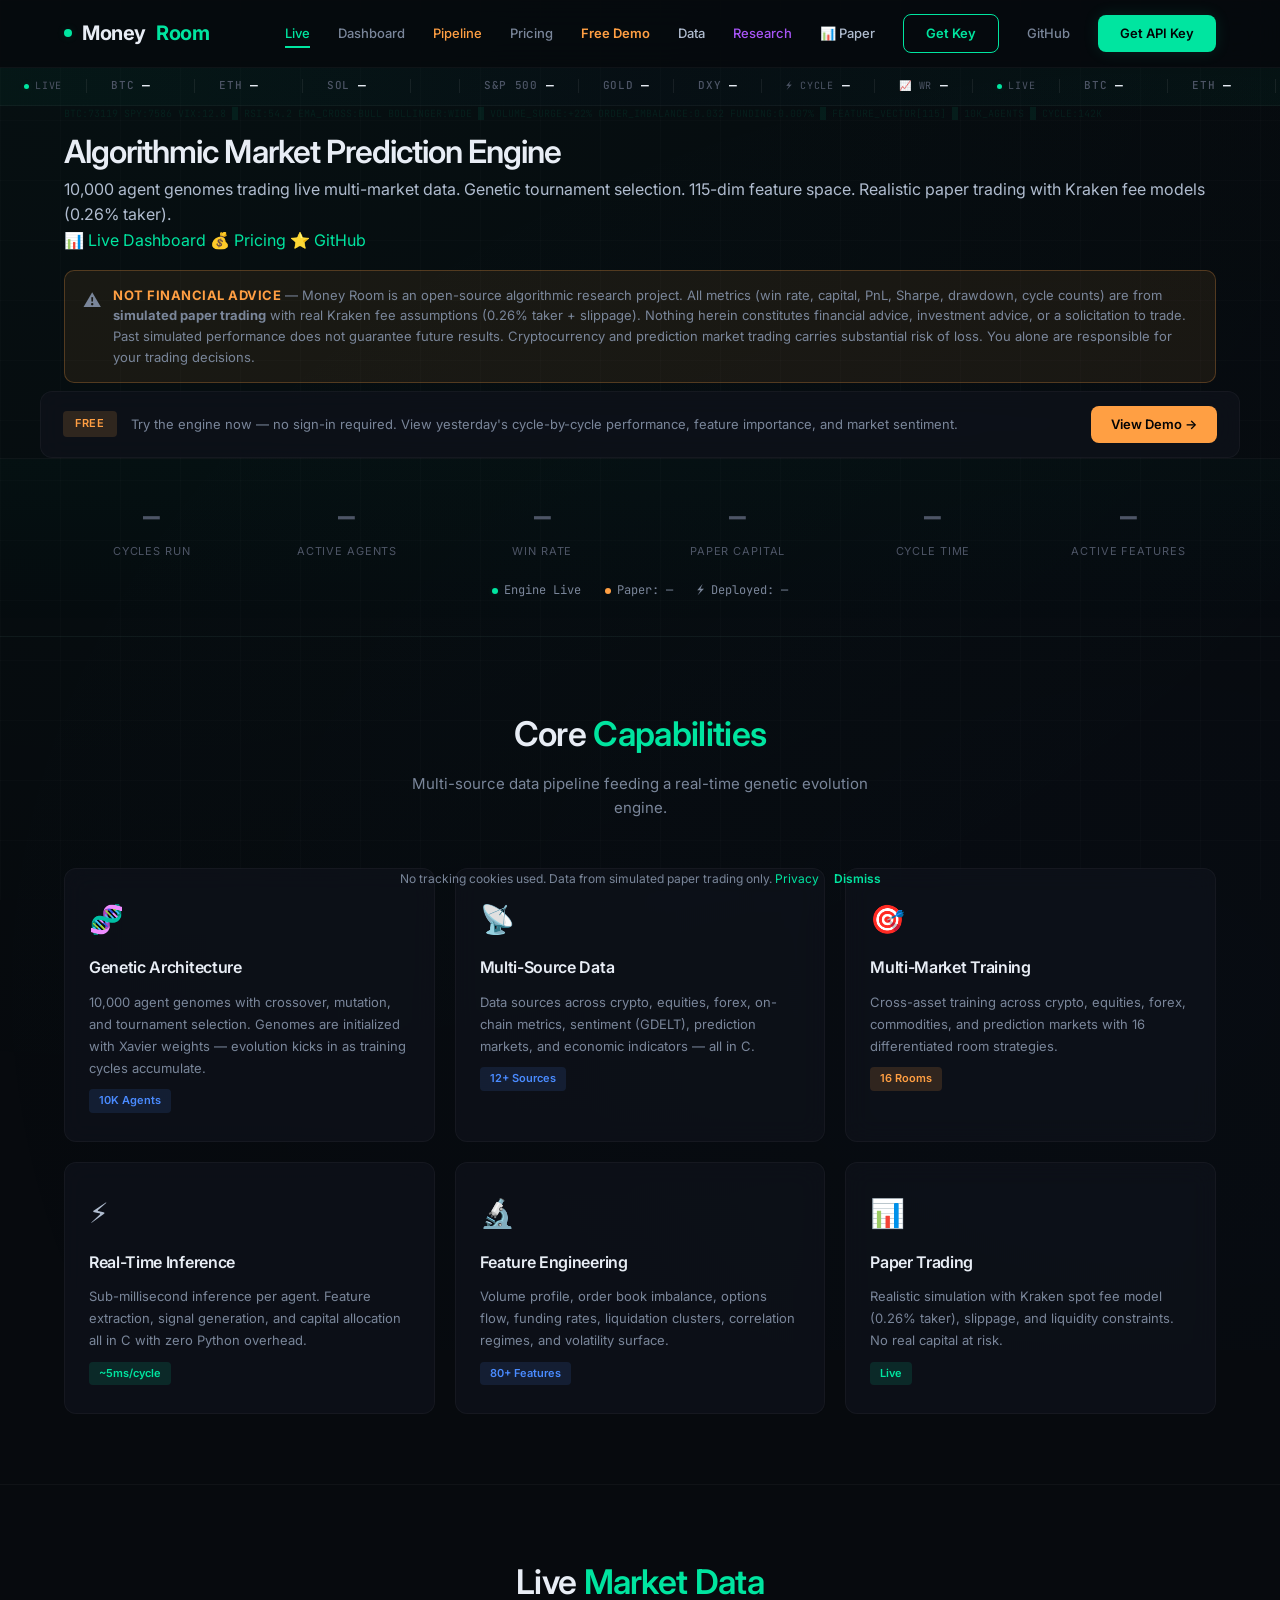
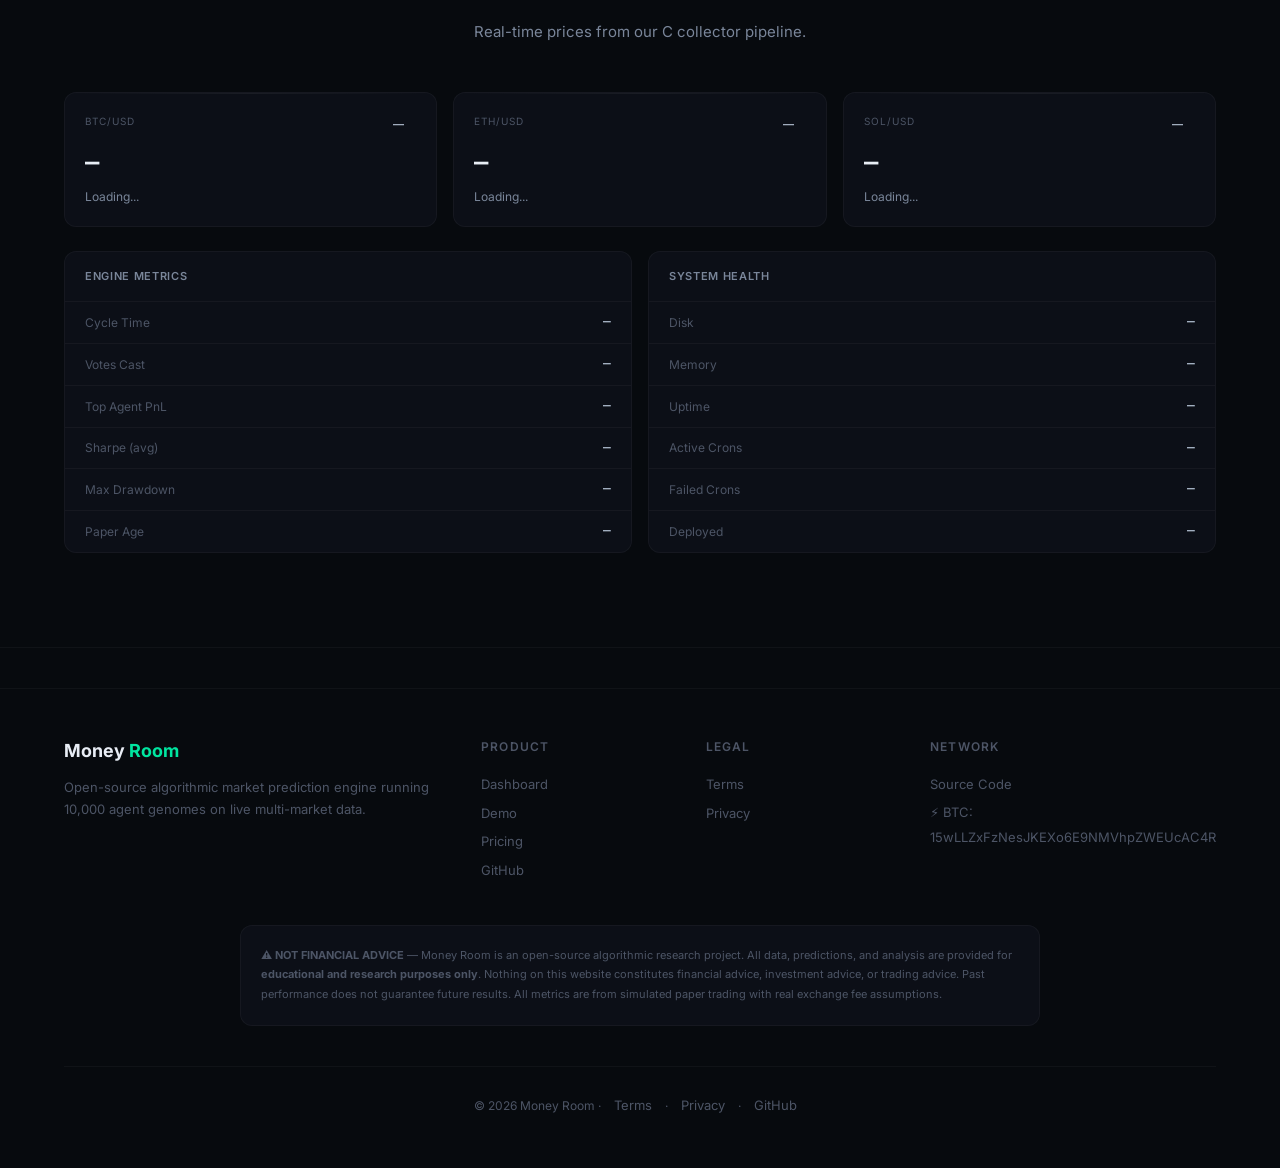
==== commit 797ad6ba: "R1-R3: Regulatory disclaimers on all performance metric pages; T441: SEC EDGAR 13F+Form 4 scrapers (" ====
--- a/docs/index.html
+++ b/docs/index.html
@@ -224,6 +224,16 @@
     </div>
   </div>
 </section>
+
+<!-- REGULATORY DISCLAIMER — Prominent on all performance metric pages -->
+<div class="container" style="max-width:1200px;margin:0 auto;padding:0 24px">
+  <div class="reg-disclaimer" style="background:rgba(255,159,67,0.08);border:1px solid rgba(255,159,67,0.25);border-radius:10px;padding:14px 18px;margin:16px 0 8px;display:flex;align-items:flex-start;gap:12px;font-size:13px;line-height:1.6;color:var(--text-tertiary)">
+    <span style="font-size:18px;flex-shrink:0;margin-top:2px">⚠️</span>
+    <div>
+      <strong style="color:var(--orange);text-transform:uppercase;letter-spacing:0.04em">Not Financial Advice</strong> — Money Room is an open-source algorithmic research project. All metrics (win rate, capital, PnL, Sharpe, drawdown, cycle counts) are from <strong>simulated paper trading</strong> with real Kraken fee assumptions (0.26% taker + slippage). Nothing herein constitutes financial advice, investment advice, or a solicitation to trade. Past simulated performance does not guarantee future results. Cryptocurrency and prediction market trading carries substantial risk of loss. You alone are responsible for your trading decisions.
+    </div>
+  </div>
+</div>
 
 <div class="demo-callout" style="background:var(--bg-panel);border:1px solid var(--border-subtle);border-radius:12px;padding:14px 22px;margin:0 24px;display:flex;align-items:center;gap:14px;flex-wrap:wrap;font-size:13px;backdrop-filter:blur(12px);position:relative;z-index:1;max-width:1200px;margin-left:auto;margin-right:auto">
   <span style="background:rgba(255,159,67,0.15);color:var(--orange);padding:4px 12px;border-radius:4px;font-size:11px;font-weight:600;text-transform:uppercase;letter-spacing:0.06em">Free</span>
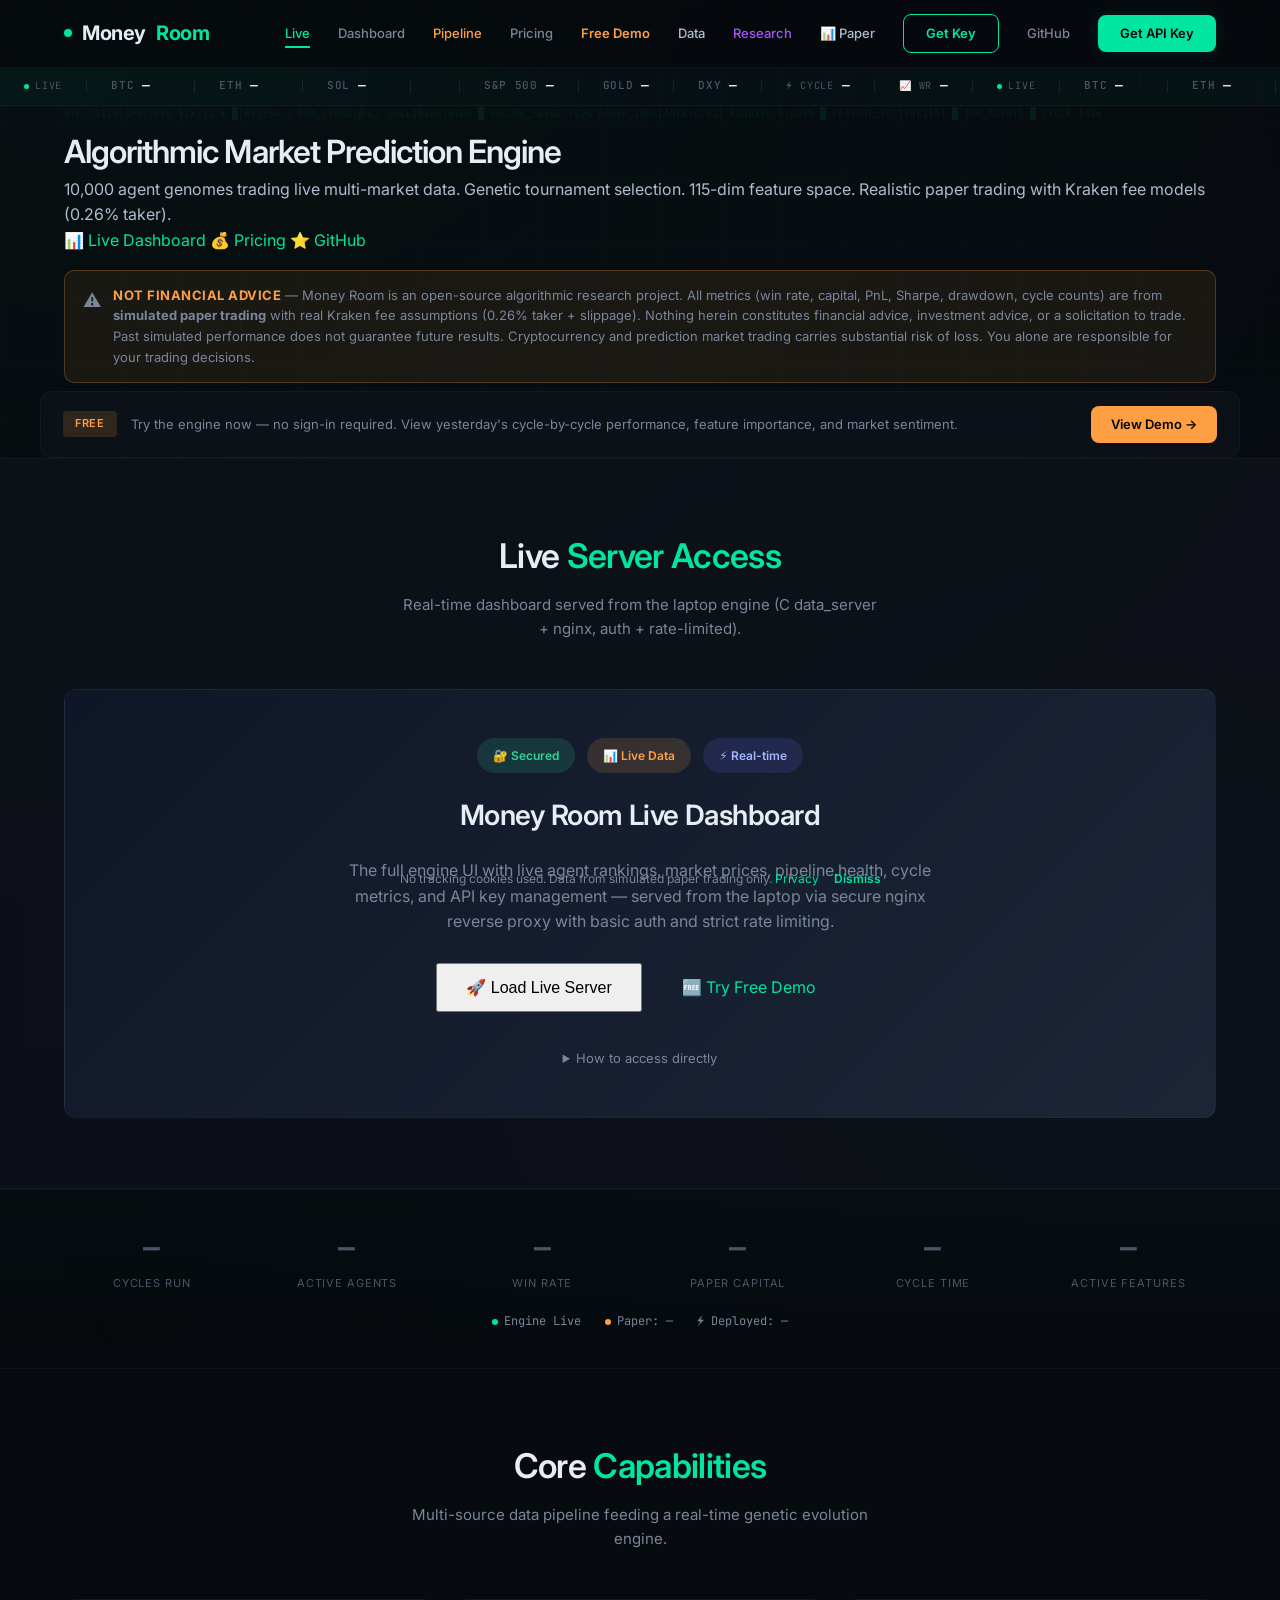
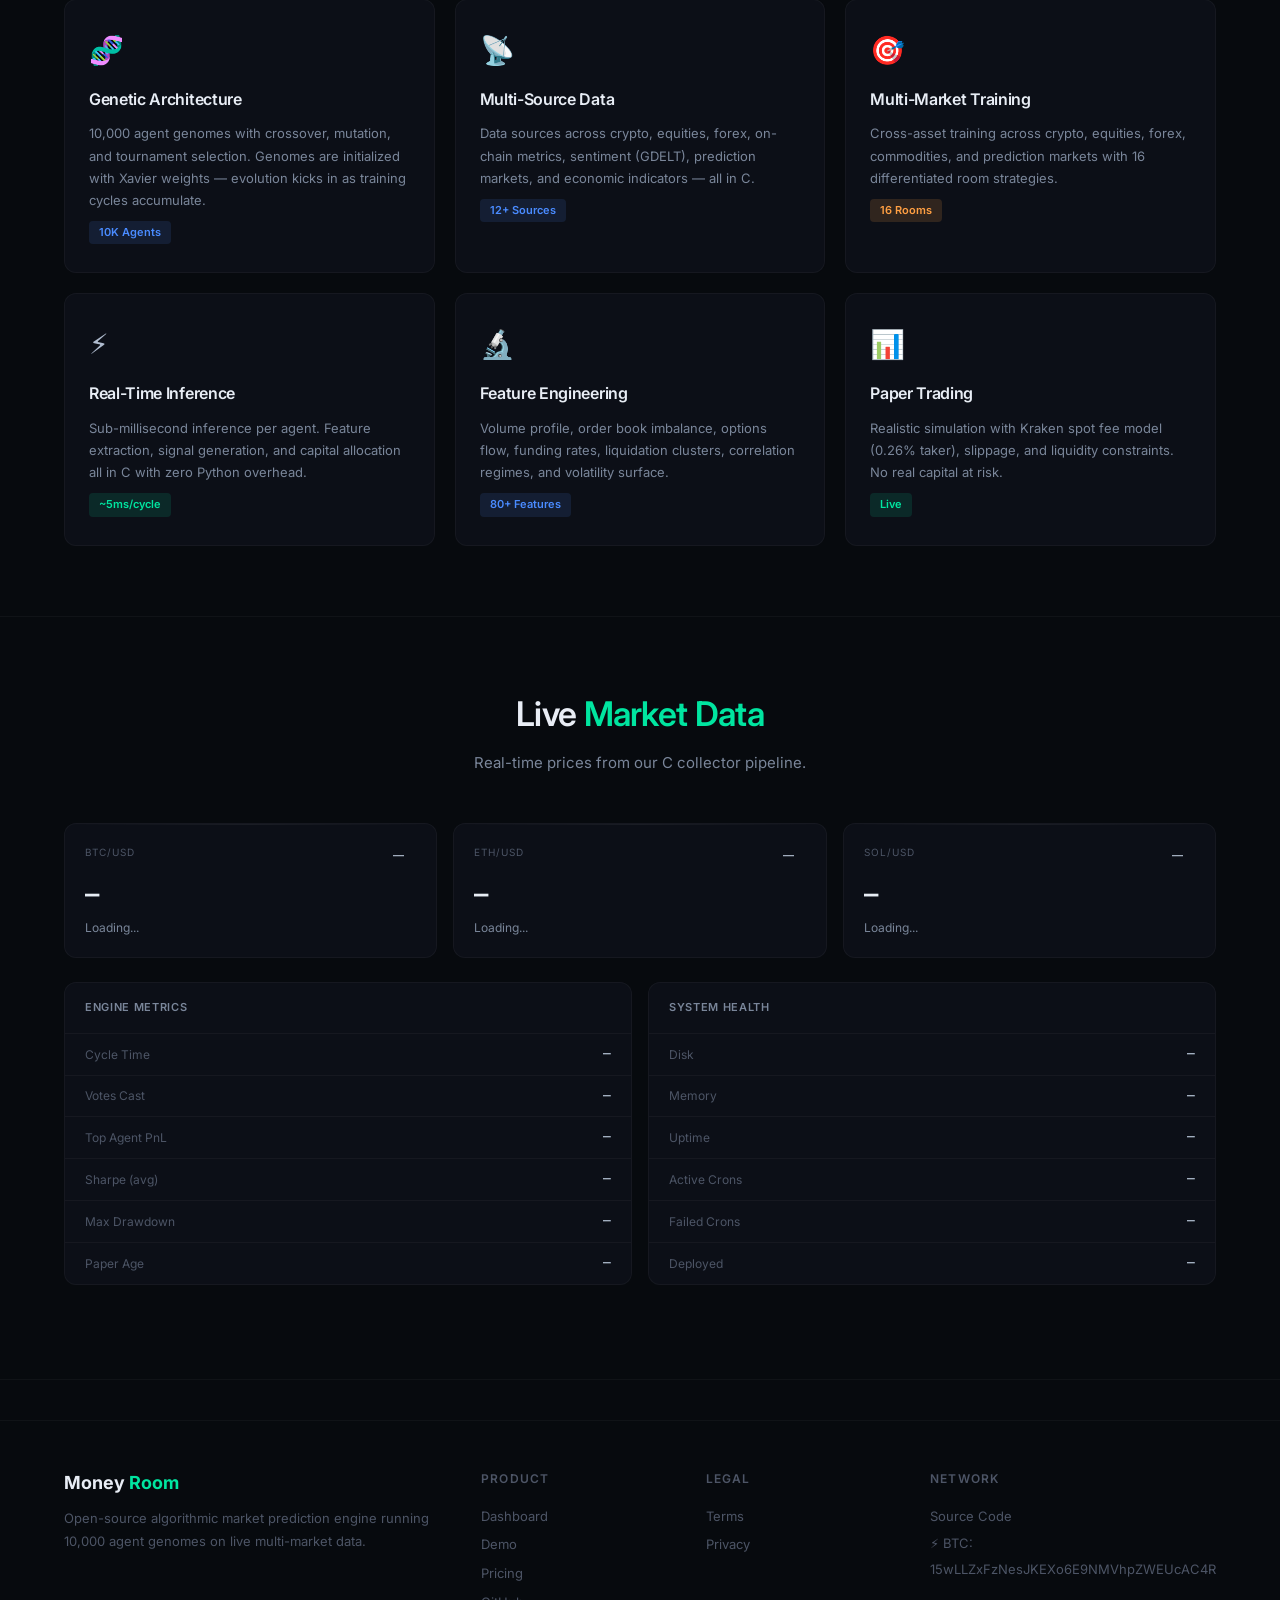
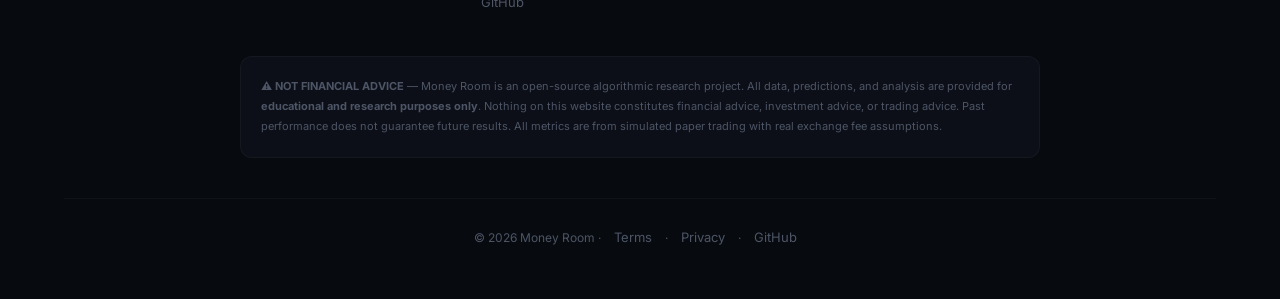
==== commit aa92eafc: "feat: add live server iframe/promo section to GitHub Pages" ====
--- a/docs/index.html
+++ b/docs/index.html
@@ -11,7 +11,7 @@
 <meta property="og:title" content="Money Room — Market Prediction Engine">
 <meta property="og:description" content="10,000-agent evolutionary trading engine. All C, zero Python. Live paper trading.">
 <meta property="og:type" content="website">
-<meta property="og:url" content="https://waefrebeorn.github.io/money-room/">
+<meta property="og:url" content="http://localhost:9091/">
 <meta name="twitter:card" content="summary_large_image">
 <meta name="twitter:title" content="Money Room — Market Prediction Engine">
 <meta name="twitter:description" content="10,000-agent evolutionary trading engine. All C, zero Python.">
@@ -240,6 +240,78 @@
   <span style="color:var(--text-tertiary);flex:1">Try the engine now — no sign-in required. View yesterday's cycle-by-cycle performance, feature importance, and market sentiment.</span>
   <a href="demos/" style="padding:8px 20px;background:var(--orange);color:var(--bg-deep);border-radius:8px;font-weight:600;font-size:13px;text-decoration:none;transition:all 0.2s">View Demo →</a>
 </div>
+
+<!-- LIVE SERVER IFRAME / PROMO -->
+<section class="section" id="liveServerFrame" style="border-top:1px solid var(--border-subtle);border-bottom:1px solid var(--border-subtle);background:var(--bg-panel)">
+  <div class="container">
+    <div class="section-title">
+      <h2>Live <span>Server Access</span></h2>
+      <p>Real-time dashboard served from the laptop engine (C data_server + nginx, auth + rate-limited).</p>
+    </div>
+    <div id="serverFrameWrapper">
+      <!-- Config: set TUNNEL_URL to your Cloudflare tunnel URL (e.g. https://moneyroom.waefrebeorn.com or https://xxx.trycloudflare.com) -->
+      <div id="serverFrameContent" style="display:none">
+        <iframe id="liveServerIframe" src="" style="width:100%;height:700px;border:none;border-radius:12px;background:#0a0a0f" loading="lazy" referrerpolicy="no-referrer" sandbox="allow-scripts allow-same-origin allow-forms allow-popups allow-popups-to-escape-sandbox"></iframe>
+      </div>
+      <div id="serverPromoCard" style="display:flex;flex-direction:column;align-items:center;justify-content:center;min-height:400px;background:linear-gradient(135deg,rgba(15,23,42,0.9),rgba(30,41,59,0.9));border:1px solid var(--border-subtle);border-radius:12px;padding:48px 32px;text-align:center;gap:20px">
+        <div style="display:flex;align-items:center;gap:12px;flex-wrap:wrap;justify-content:center">
+          <span style="background:rgba(52,211,153,0.15);color:#34d399;padding:8px 16px;border-radius:999px;font-size:12px;font-weight:600">🔐 Secured</span>
+          <span style="background:rgba(255,159,67,0.15);color:var(--orange);padding:8px 16px;border-radius:999px;font-size:12px;font-weight:600">📊 Live Data</span>
+          <span style="background:rgba(99,102,241,0.15);color:#a5b4fc;padding:8px 16px;border-radius:999px;font-size:12px;font-weight:600">⚡ Real-time</span>
+        </div>
+        <h3 style="font-size:1.75rem;margin:0;color:var(--text-primary)">Money Room Live Dashboard</h3>
+        <p style="max-width:600px;margin:0;color:var(--text-tertiary);line-height:1.6">The full engine UI with live agent rankings, market prices, pipeline health, cycle metrics, and API key management — served from the laptop via secure nginx reverse proxy with basic auth and strict rate limiting.</p>
+        <div style="display:flex;gap:12px;flex-wrap:wrap;justify-content:center;margin-top:8px">
+          <button id="loadServerBtn" class="btn-primary" style="padding:12px 28px;font-size:1rem" onclick="loadLiveServer()">🚀 Load Live Server</button>
+          <a href="demos/" class="btn-secondary" style="padding:12px 28px;font-size:1rem">🆓 Try Free Demo</a>
+        </div>
+        <details style="margin-top:16px;text-align:left;max-width:600px;color:var(--text-quaternary);font-size:13px">
+          <summary style="cursor:pointer;color:var(--text-tertiary)">How to access directly</summary>
+          <div style="margin-top:12px;padding:16px;background:rgba(0,0,0,0.3);border-radius:8px;font-family:'JetBrains Mono',monospace;font-size:12px;line-height:1.8">
+            <div># Quick tunnel (no account)</div>
+            <div style="color:var(--green)">cloudflared tunnel --url https://localhost:8443</div>
+            <div style="margin-top:8px"># Named tunnel (production)</div>
+            <div style="color:var(--green)">cloudflared tunnel run --token &lt;TOKEN&gt; moneyroom</div>
+            <div style="margin-top:8px"># Then update TUNNEL_URL in this page</div>
+          </div>
+        </details>
+      </div>
+    </div>
+  </div>
+</section>
+
+<script>
+  // CONFIG: Set your Cloudflare tunnel URL here
+  // Options:
+  //   - Quick tunnel: 'https://random-name.trycloudflare.com' (changes on restart)
+  //   - Named tunnel: 'https://moneyroom.yourdomain.com' (stable)
+  //   - Local only:   'https://localhost:8443' (won't work on GitHub Pages)
+  const TUNNEL_URL = 'https://moneyroom.trycloudflare.com'; // <-- UPDATE THIS
+
+  function loadLiveServer() {
+    const wrapper = document.getElementById('serverFrameWrapper');
+    const promo = document.getElementById('serverPromoCard');
+    const frame = document.getElementById('serverFrameContent');
+    const iframe = document.getElementById('liveServerIframe');
+
+    // Build URL with basic auth if available
+    const apiKey = localStorage.getItem('mr_api_key');
+    let url = TUNNEL_URL || 'https://moneyroom.trycloudflare.com';
+    
+    iframe.src = url;
+    promo.style.display = 'none';
+    frame.style.display = 'block';
+    window.scrollTo({ top: frame.offsetTop - 80, behavior: 'smooth' });
+  }
+
+  // Auto-load if TUNNEL_URL is configured and not placeholder
+  window.addEventListener('DOMContentLoaded', function() {
+    const configured = TUNNEL_URL && TUNNEL_URL !== 'https://moneyroom.trycloudflare.com';
+    if (configured) {
+      loadLiveServer();
+    }
+  });
+</script>
 
 <section class="stats-bar" id="engineStats">
   <div class="container">
@@ -563,10 +635,48 @@
     .then(function(d){
       if(d.last_push){setEl('healthDeploy','⚡ Deployed: '+ago(d.last_push)+' ago');}
     }).catch(function(){});
-}
-
-/* ── Data stream animation ── */
-function animateDataStream(){
+}).catch(function(){});}
+}).catch(function(){});
+}
+
+/* ── GDPR Cookie Consent ═══ */
+function initCookieConsent() {
+var dismissed = localStorage.getItem('cookieConsentDismissed');
+var accepted = localStorage.getItem('cookieConsentAccepted');
+if (dismissed || accepted) return;
+
+var banner = document.createElement('div');
+banner.id = 'cookieBanner';
+banner.style.cssText = 'position:fixed;bottom:0;left:0;right:0;z-index:9999;background:var(--surface);border-top:1px solid var(--border);padding:16px 20px;font-size:13px;color:var(--text);box-shadow:0 -4px 24px rgba(0,0,0,0.3)';
+banner.innerHTML = '\
+<div style="max-width:1200px;margin:0 auto;display:flex;align-items:center;justify-content:space-between;gap:16px;flex-wrap:wrap">\
+  <div style="display:flex;align-items:center;gap:10px;flex:1">\
+    <span style="font-size:18px">🍪</span>\
+    <span>We use cookies and similar technologies for essential functionality, security, analytics, and (with your consent) marketing. See our <a href="privacy.html" style="color:var(--accent);text-decoration:underline">Privacy Policy</a>.</span>\
+  </div>\
+  <div style="display:flex;gap:8px;flex-shrink:0">\
+    <button id="cookieAccept" style="padding:8px 16px;background:var(--accent);color:var(--bg);border:none;border-radius:6px;font-weight:600;font-size:12px;cursor:pointer">Accept All</button>\
+    <button id="cookieReject" style="padding:8px 16px;background:transparent;color:var(--text);border:1px solid var(--border);border-radius:6px;font-weight:600;font-size:12px;cursor:pointer">Reject Optional</button>\
+    <button id="cookieSettings" style="padding:8px 16px;background:transparent;color:var(--accent);border:1px solid var(--accent);border-radius:6px;font-weight:600;font-size:12px;cursor:pointer">Settings</button>\
+  </div>\
+</div>';
+document.body.appendChild(banner);
+
+document.getElementById('cookieAccept').onclick = function() {
+localStorage.setItem('cookieConsentAccepted', JSON.stringify({essential:true, security:true, marketing:true, analytics:true, timestamp:new Date().toISOString(), version:'2.0'}));
+banner.remove();
+};
+document.getElementById('cookieReject').onclick = function() {
+localStorage.setItem('cookieConsentAccepted', JSON.stringify({essential:true, security:true, marketing:false, analytics:false, timestamp:new Date().toISOString(), version:'2.0'}));
+banner.remove();
+};
+document.getElementById('cookieSettings').onclick = function() {
+window.location.href = 'register.html';
+};
+}
+
+/* ═══ Data stream animation ═══ */
+function animateDataStream() {
   var el=$('dataStream');if(!el)return;
   var chars='0123456789abcdef█▓▒░▄▅▆▇█▌▐▀▬';
   var line=el.textContent;
@@ -582,6 +692,7 @@
 
 /* ═══ INIT ═══ */
 document.addEventListener('DOMContentLoaded',function(){
+  initCookieConsent();  // GDPR cookie consent
   updateNav();
   // Load ticker with engine stats
   loadTicker();loadMarketPrices();loadStats();loadDeploy();animateDataStream();
